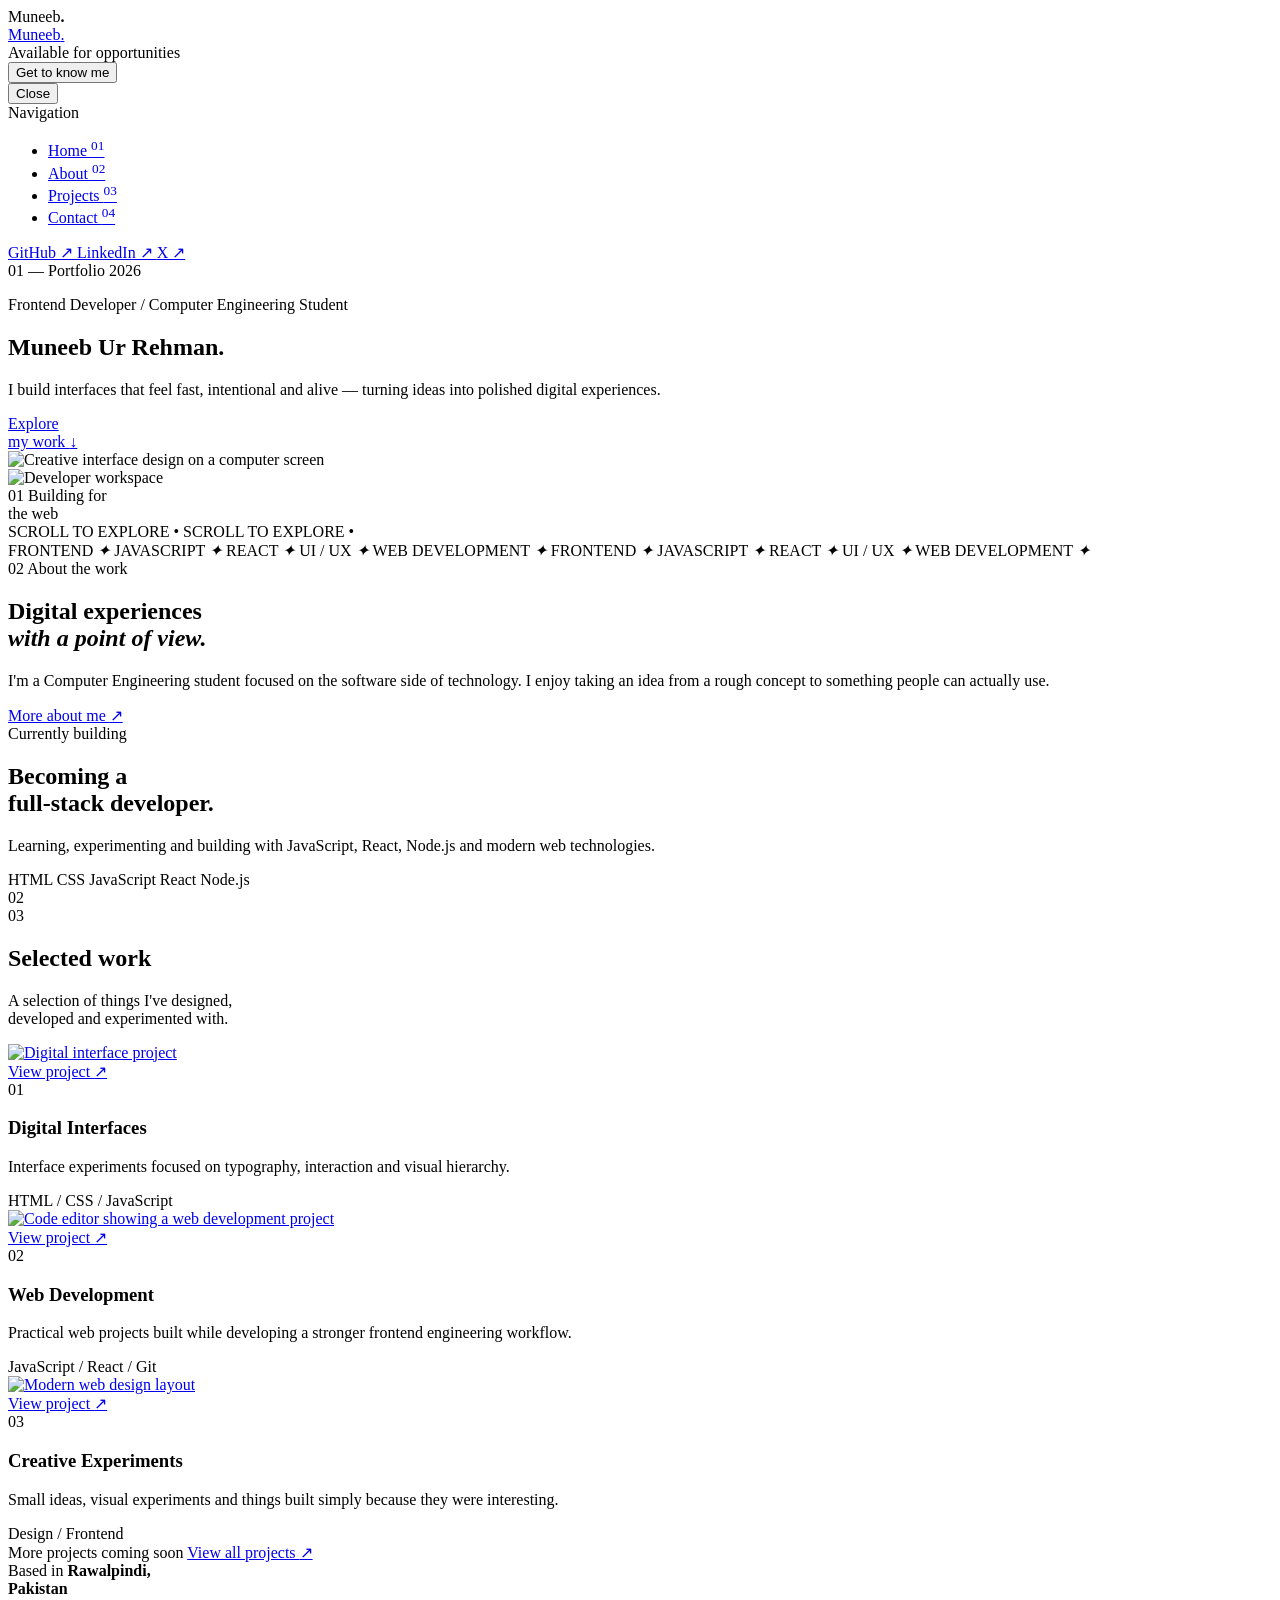
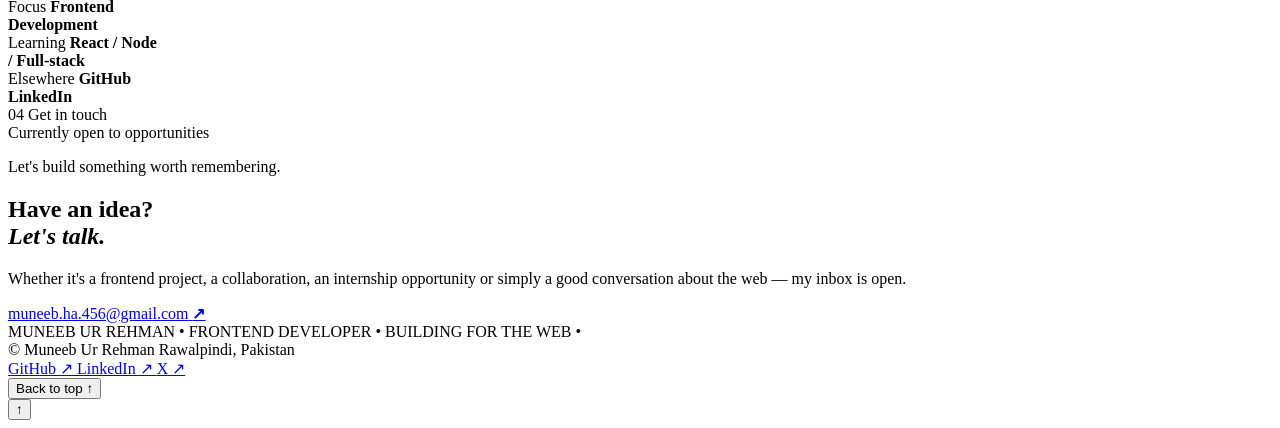
==== index.html @ e68f86da "Add files via upload" ====
<!DOCTYPE html>
<html lang="en">
<head>
<meta charset="UTF-8">
<meta name="viewport" content="width=device-width, initial-scale=1.0">

<title>Muneeb Ur Rehman — Frontend Developer</title>

<meta name="description" content="Muneeb Ur Rehman is a frontend developer from Rawalpindi, Pakistan, building fast, modern and thoughtful digital experiences.">
<meta name="theme-color" content="#efeee8">

<meta property="og:title" content="Muneeb Ur Rehman — Frontend Developer">
<meta property="og:description" content="Frontend developer building modern digital experiences.">
<meta property="og:type" content="website">

<link rel="icon" href="assets/Screenshot_2026-09-08_000847-removebg-preview (1).png" type="image/png">

<link rel="preconnect" href="https://fonts.googleapis.com">
<link rel="preconnect" href="https://fonts.gstatic.com" crossorigin>
<link href="https://fonts.googleapis.com/css2?family=Archivo:wght@400;500;600;700;800&display=swap" rel="stylesheet">

<link rel="stylesheet" href="css/style.css">
</head>

<body>

<!-- =====================================================
     CINEMATIC INTRO
====================================================== -->

<div class="site-intro" id="siteIntro" aria-hidden="true">

  <div class="site-intro-logo">
    <span>Muneeb</span><b>.</b>
  </div>

  <div class="site-intro-line"></div>

</div>


<!-- =====================================================
     HEADER
====================================================== -->

<header class="masthead">

  <div class="masthead-row container-wide">

    <a href="index.html" class="masthead-id">
      Muneeb<span>.</span>
    </a>

    <div class="masthead-center">
      <span class="status-dot"></span>
      Available for opportunities
    </div>

    <button class="menu-toggle" aria-expanded="false" aria-controls="siteMenu">
      Get to know me
    </button>

  </div>

</header>

<!-- =====================================================
     FULL SCREEN MENU
====================================================== -->

<nav
  id="siteMenu"
  class="site-menu"
  aria-hidden="true"
>

  <button
    class="menu-close"
    aria-label="Close menu"
  >
    Close
  </button>

  <div class="container-wide">

    <div class="menu-label">
      Navigation
    </div>

    <ul class="site-menu-list">

      <li data-current>
        <a href="index.html">
          Home <sup>01</sup>
        </a>
      </li>

      <li>
        <a href="about.html">
          About <sup>02</sup>
        </a>
      </li>

      <li>
        <a href="projects.html">
          Projects <sup>03</sup>
        </a>
      </li>

      <li>
        <a href="#contact-heading">
          Contact <sup>04</sup>
        </a>
      </li>

    </ul>

    <div class="site-menu-social">

      <a
        href="#"
        target="_blank"
        rel="noopener"
      >
        GitHub ↗
      </a>

      <a
        href="#"
        target="_blank"
        rel="noopener"
      >
        LinkedIn ↗
      </a>

      <a
        href="#"
        target="_blank"
        rel="noopener"
      >
        X ↗
      </a>

    </div>

  </div>

</nav>


<main>

  <!-- =====================================================
       HERO
  ====================================================== -->

  <section class="hero-new container-wide">

    <div class="hero-topline reveal">

      <span>
        01 — Portfolio
      </span>

      <span>
        2026
      </span>

    </div>


    <div class="hero-grid">


      <!-- HERO TEXT -->

      <div class="hero-copy">

        <p class="eyebrow reveal">
          Frontend Developer / Computer Engineering Student
        </p>

        <h1 class="hero-title">

          <span class="hero-line reveal">
            Muneeb
          </span>

          <span class="hero-line hero-line-indent reveal">
            Ur Rehman<span class="hero-dot">.</span>
          </span>

        </h1>


        <div class="hero-bottom reveal">

          <p class="hero-description">
            I build interfaces that feel fast, intentional and alive —
            turning ideas into polished digital experiences.
          </p>

          <a
            href="#work"
            class="circle-link"
          >

            <span>
              Explore<br>
              my work
            </span>

            <span class="circle-arrow">
              ↓
            </span>

          </a>

        </div>

      </div>


      <!-- =================================================
           HERO VISUAL
      ================================================== -->

      <div class="hero-visual reveal">


        <!-- MAIN IMAGE -->

        <div class="hero-image-main">

          <img
            src="https://images.unsplash.com/photo-1558655146-d09347e92766?auto=format&fit=crop&w=1200&q=85"
            alt="Creative interface design on a computer screen"
          >

        </div>


        <!-- SMALL IMAGE -->

        <div class="hero-image-small">

          <img
            src="https://images.unsplash.com/photo-1498050108023-c5249f4df085?auto=format&fit=crop&w=700&q=85"
            alt="Developer workspace"
          >

        </div>


        <!-- FLOATING CARD -->

        <div class="hero-floating-card">

          <span class="card-number">
            01
          </span>

          <span>
            Building for<br>
            the web
          </span>

        </div>


        <!-- ORBIT -->

        <div class="hero-orbit">

          <span>
            SCROLL TO EXPLORE •
            SCROLL TO EXPLORE •
          </span>

        </div>

      </div>

    </div>

  </section>


  <!-- =====================================================
       MOVING MARQUEE
  ====================================================== -->

  <section
    class="marquee-section"
    aria-label="Skills"
  >

    <div class="marquee">

      <div class="marquee-track">

        <span>FRONTEND</span>
        <i>✦</i>

        <span>JAVASCRIPT</span>
        <i>✦</i>

        <span>REACT</span>
        <i>✦</i>

        <span>UI / UX</span>
        <i>✦</i>

        <span>WEB DEVELOPMENT</span>
        <i>✦</i>


        <!-- DUPLICATE FOR SEAMLESS LOOP -->

        <span>FRONTEND</span>
        <i>✦</i>

        <span>JAVASCRIPT</span>
        <i>✦</i>

        <span>REACT</span>
        <i>✦</i>

        <span>UI / UX</span>
        <i>✦</i>

        <span>WEB DEVELOPMENT</span>
        <i>✦</i>

      </div>

    </div>

  </section>


  <!-- =====================================================
       INTRO
  ====================================================== -->

  <section class="intro-new container-wide">

    <div class="section-index reveal">

      <span>
        02
      </span>

      <span>
        About the work
      </span>

    </div>


    <div class="intro-content">


      <h2 class="intro-heading reveal">

        Digital experiences<br>

        <em>
          with a point of view.
        </em>

      </h2>


      <div class="intro-side reveal">

        <p>
          I'm a Computer Engineering student focused on the software side
          of technology. I enjoy taking an idea from a rough concept to
          something people can actually use.
        </p>

        <a
          href="about.html"
          class="arrow-link"
        >
          More about me
          <span>↗</span>
        </a>

      </div>

    </div>

  </section>


  <!-- =====================================================
       CURRENTLY BUILDING
  ====================================================== -->

  <section class="currently container-wide">

    <div class="currently-inner">


      <div class="currently-label reveal">

        <span class="live-pulse"></span>

        Currently building

      </div>


      <div class="currently-content reveal">

        <h2>

          Becoming a<br>

          <span>
            full-stack developer.
          </span>

        </h2>


        <p>
          Learning, experimenting and building with JavaScript,
          React, Node.js and modern web technologies.
        </p>


        <div class="stack-mini">

          <span>HTML</span>
          <span>CSS</span>
          <span>JavaScript</span>
          <span>React</span>
          <span>Node.js</span>

        </div>

      </div>


      <div class="currently-number">
        02
      </div>

    </div>

  </section>


  <!-- =====================================================
       SELECTED WORK
  ====================================================== -->

  <section
    class="work-new container-wide"
    id="work"
  >


    <div class="section-head-new reveal">


      <div>

        <span class="section-number">
          03
        </span>

        <h2>
          Selected work
        </h2>

      </div>


      <p>

        A selection of things I've designed,<br>
        developed and experimented with.

      </p>

    </div>


    <div class="project-showcase">


      <!-- =================================================
           PROJECT 01
      ================================================== -->

      <article
        class="project-feature project-feature-large reveal"
      >

        <a
          href="projects.html"
          class="project-image"
        >

          <img
            src="https://images.unsplash.com/photo-1559028012-481c04fa702d?auto=format&fit=crop&w=1600&q=85"
            alt="Digital interface project"
          >

          <div class="project-overlay">

            <span>
              View project
            </span>

            <span>
              ↗
            </span>

          </div>

        </a>


        <div class="project-info">


          <div>

            <span class="project-number">
              01
            </span>

            <h3>
              Digital Interfaces
            </h3>

          </div>


          <div class="project-details">

            <p>
              Interface experiments focused on typography,
              interaction and visual hierarchy.
            </p>

            <span>
              HTML / CSS / JavaScript
            </span>

          </div>

        </div>

      </article>


      <!-- =================================================
           PROJECT 02
      ================================================== -->

      <article
        class="project-feature project-feature-offset reveal"
      >

        <a
          href="projects.html"
          class="project-image"
        >

          <img
            src="https://images.unsplash.com/photo-1555066931-4365d14bab8c?auto=format&fit=crop&w=1400&q=85"
            alt="Code editor showing a web development project"
          >

          <div class="project-overlay">

            <span>
              View project
            </span>

            <span>
              ↗
            </span>

          </div>

        </a>


        <div class="project-info">


          <div>

            <span class="project-number">
              02
            </span>

            <h3>
              Web Development
            </h3>

          </div>


          <div class="project-details">

            <p>
              Practical web projects built while developing
              a stronger frontend engineering workflow.
            </p>

            <span>
              JavaScript / React / Git
            </span>

          </div>

        </div>

      </article>


      <!-- =================================================
           PROJECT 03
      ================================================== -->

      <article
        class="project-feature project-feature-small reveal"
      >

        <a
          href="projects.html"
          class="project-image"
        >

          <img
            src="https://images.unsplash.com/photo-1558655146-9f40138edfeb?auto=format&fit=crop&w=1200&q=85"
            alt="Modern web design layout"
          >

          <div class="project-overlay">

            <span>
              View project
            </span>

            <span>
              ↗
            </span>

          </div>

        </a>


        <div class="project-info">


          <div>

            <span class="project-number">
              03
            </span>

            <h3>
              Creative Experiments
            </h3>

          </div>


          <div class="project-details">

            <p>
              Small ideas, visual experiments and things
              built simply because they were interesting.
            </p>

            <span>
              Design / Frontend
            </span>

          </div>

        </div>

      </article>

    </div>


    <!-- WORK FOOTER -->

    <div class="work-footer reveal">

      <span>
        More projects coming soon
      </span>

      <a
        href="projects.html"
        class="big-arrow-link"
      >

        View all projects

        <span>
          ↗
        </span>

      </a>

    </div>

  </section>


  <!-- =====================================================
       QUICK PROFILE
  ====================================================== -->

  <section class="profile-strip container-wide">


    <div class="profile-item reveal">

      <span>
        Based in
      </span>

      <strong>
        Rawalpindi,<br>
        Pakistan
      </strong>

    </div>


    <div class="profile-item reveal">

      <span>
        Focus
      </span>

      <strong>
        Frontend<br>
        Development
      </strong>

    </div>


    <div class="profile-item reveal">

      <span>
        Learning
      </span>

      <strong>
        React / Node<br>
        / Full-stack
      </strong>

    </div>


    <div class="profile-item reveal">

      <span>
        Elsewhere
      </span>

      <strong>
        GitHub<br>
        LinkedIn
      </strong>

    </div>

  </section>

</main>

<!-- =====================================================
     FOOTER / CONTACT
====================================================== -->

<footer class="site-footer-new">

  <div class="container-wide">

    <div class="footer-intro">

      <div class="footer-index">
        <span>04</span>
        <span>Get in touch</span>
      </div>

      <div class="footer-status">
        <span class="status-dot"></span>
        Currently open to opportunities
      </div>

    </div>


    <div class="footer-main">

      <div class="footer-copy">

        <p class="footer-kicker">
          Let's build something worth remembering.
        </p>

        <h2
          class="footer-heading"
          id="contact-heading"
        >
          Have an idea?<br>
          <em>Let's talk.</em>
        </h2>

      </div>


      <div class="footer-side">

        <p>
          Whether it's a frontend project, a collaboration,
          an internship opportunity or simply a good conversation
          about the web — my inbox is open.
        </p>

        <a
          class="footer-email-new"
          href="mailto:muneeb.ha.456@gmail.com"
        >
          <span>muneeb.ha.456@gmail.com</span>
          <strong>↗</strong>
        </a>

      </div>

    </div>


    <div class="footer-orbit" aria-hidden="true">
      <span>
        MUNEEB UR REHMAN • FRONTEND DEVELOPER • BUILDING FOR THE WEB •
      </span>
    </div>


    <div class="footer-bottom-new">

      <span>
        © <span id="year"></span> Muneeb Ur Rehman
      </span>

      <span class="footer-location">
        Rawalpindi, Pakistan
      </span>

      <div class="footer-links">

        <a
          href="https://github.com/MuneebCode21"
          target="_blank"
          rel="noopener"
        >
          GitHub ↗
        </a>

        <a
          href="#"
          target="_blank"
          rel="noopener"
        >
          LinkedIn ↗
        </a>

        <a
          href="#"
          target="_blank"
          rel="noopener"
        >
          X ↗
        </a>

      </div>

      <button
        class="footer-top-link"
        id="footerTop"
        type="button"
      >
        Back to top ↑
      </button>

    </div>

  </div>

</footer>

<!-- =====================================================
     BACK TO TOP
====================================================== -->

<button
  id="backToTop"
  class="back-to-top-new"
>
  ↑
</button>


<script src="js/script.js" defer></script>

</body>
</html>
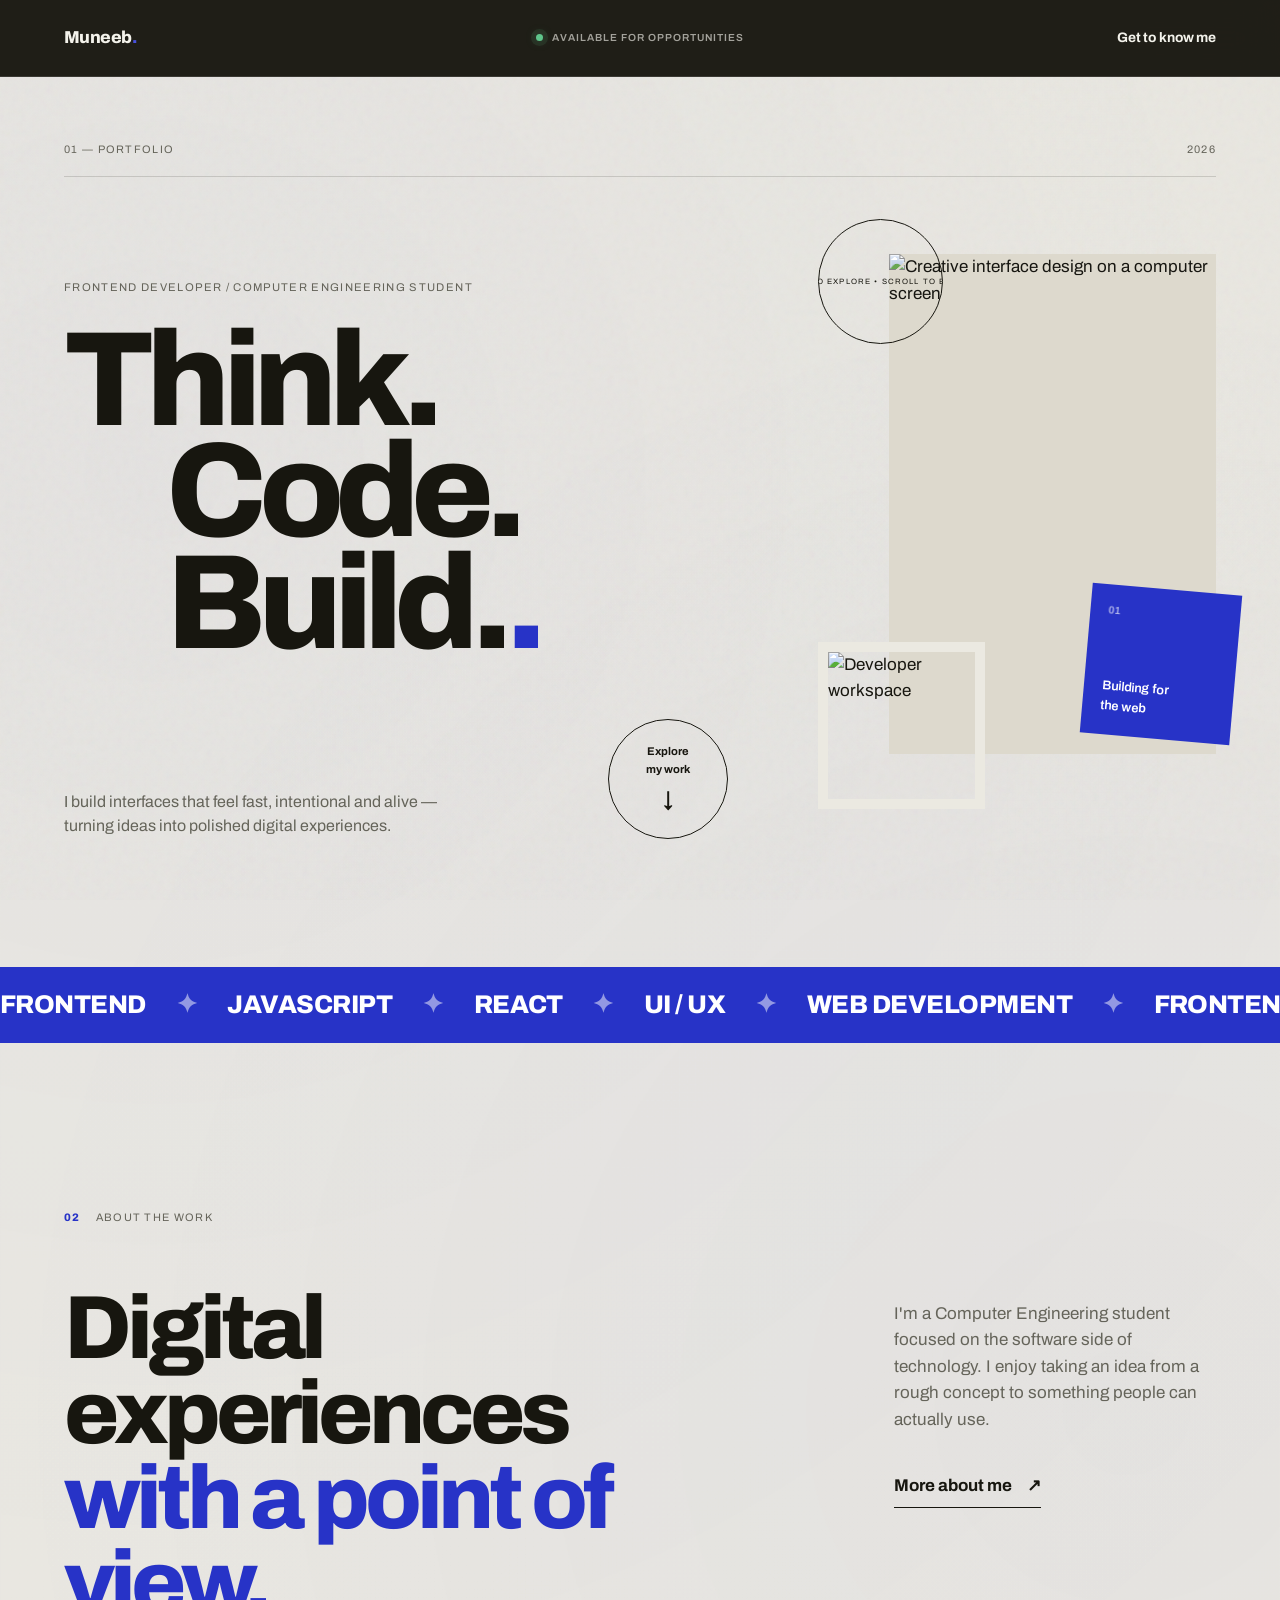
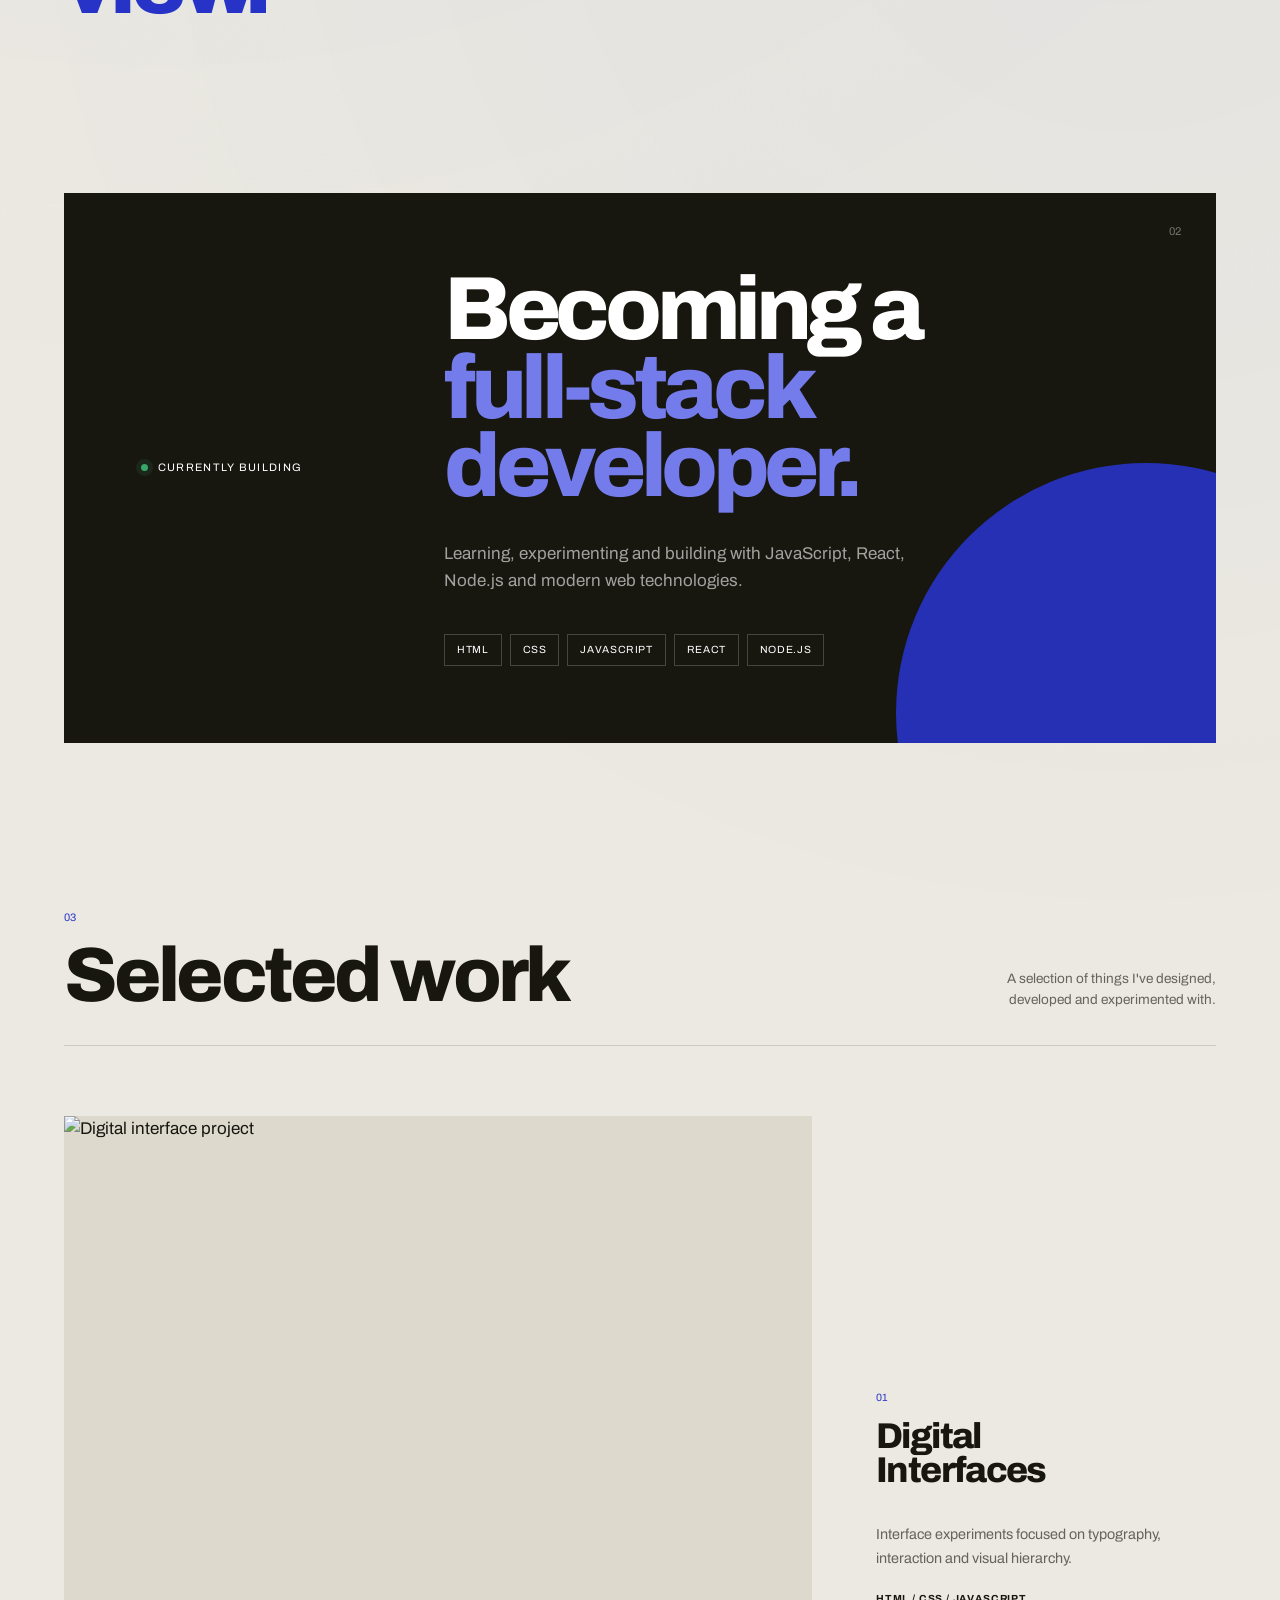
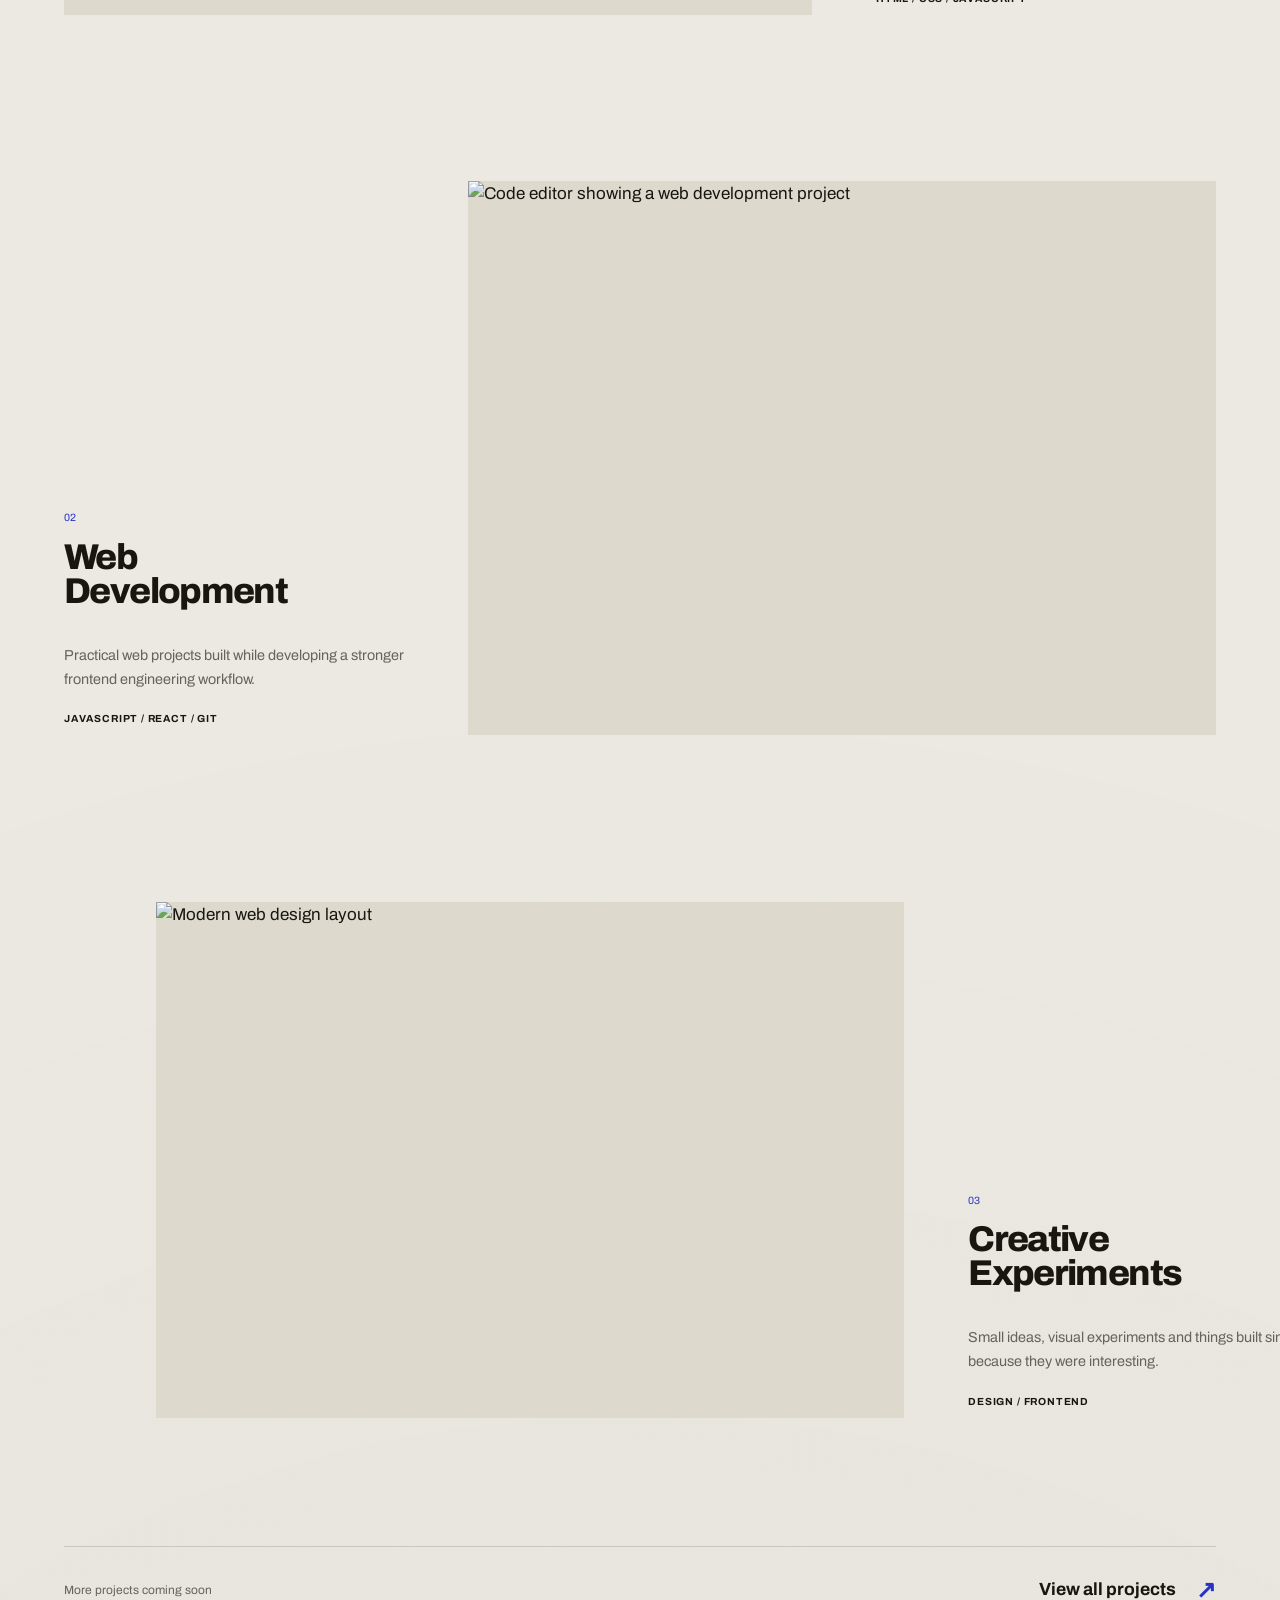
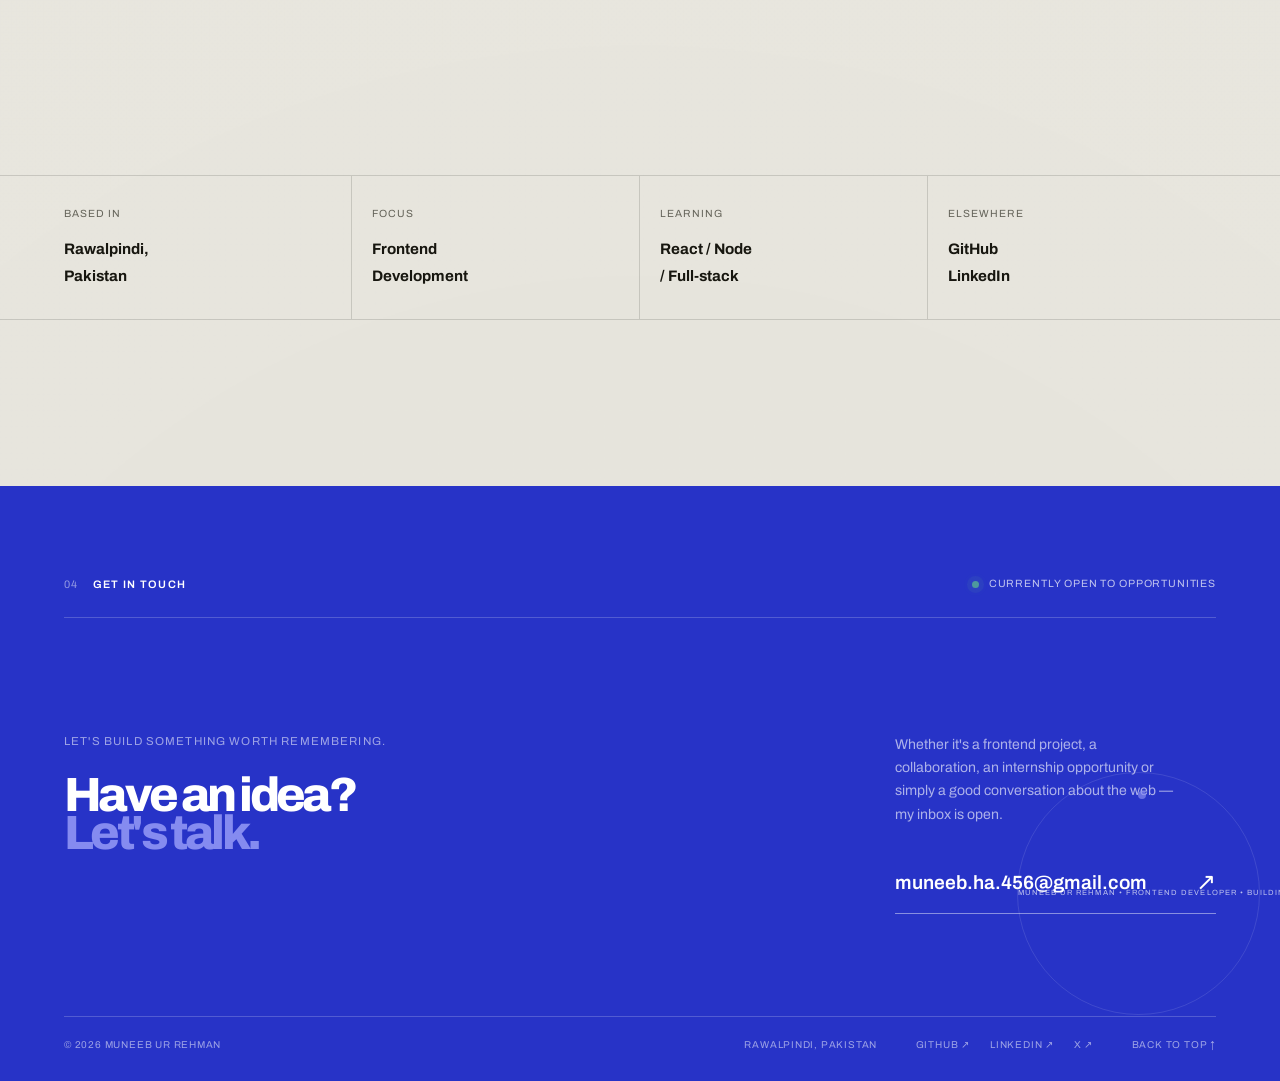
==== commit b754c7eb: "Update portfolio homepage" ====
--- a/index.html
+++ b/index.html
@@ -183,11 +183,11 @@
         <h1 class="hero-title">
 
           <span class="hero-line reveal">
-            Muneeb
+            Think.
           </span>
 
           <span class="hero-line hero-line-indent reveal">
-            Ur Rehman<span class="hero-dot">.</span>
+            Code. Build.<span class="hero-dot">.</span>
           </span>
 
         </h1>
--- a/css/style.css
+++ b/css/style.css
@@ -0,0 +1,3854 @@
+/* =========================================================
+   MUNEEB UR REHMAN — PORTFOLIO
+   Complete stylesheet
+   - Premium warm textured background
+   - Cinematic homepage
+   - Premium dark header
+   - Full-screen navigation
+   - Editorial project showcase
+   - Polished contact footer
+   - About / Projects page support
+   - Responsive layouts
+   - Reduced-motion accessibility
+========================================================= */
+
+:root {
+  --paper: #ebe9e1;
+  --paper-raised: #ddd9cd;
+
+  --ink: #17160f;
+  --ink-muted: #65645a;
+
+  --line: rgba(23, 22, 15, 0.15);
+
+  --accent: #2733c7;
+  --accent-light: #4852e0;
+  --accent-ink: #f5f4ed;
+
+  --font: 'Archivo', sans-serif;
+
+  --max-wide: 1400px;
+  --max-text: 700px;
+
+  --pad: clamp(20px, 5vw, 72px);
+}
+
+
+/* =========================================================
+   RESET
+========================================================= */
+
+*,
+*::before,
+*::after {
+  box-sizing: border-box;
+}
+
+html {
+  scroll-behavior: smooth;
+}
+
+html,
+body,
+h1,
+h2,
+h3,
+p,
+ul,
+li {
+  margin: 0;
+  padding: 0;
+}
+
+body {
+  position: relative;
+
+  background:
+    radial-gradient(
+      circle at 12% 8%,
+      rgba(72, 82, 224, 0.045),
+      transparent 28%
+    ),
+    radial-gradient(
+      circle at 88% 24%,
+      rgba(39, 51, 199, 0.035),
+      transparent 25%
+    ),
+    radial-gradient(
+      circle at 50% 100%,
+      rgba(23, 22, 15, 0.035),
+      transparent 35%
+    ),
+    #ebe9e1;
+
+  color: var(--ink);
+
+  font-family: var(--font);
+  font-size: 17px;
+  line-height: 1.55;
+
+  -webkit-font-smoothing: antialiased;
+
+  overflow-x: hidden;
+}
+
+body::before {
+  content: "";
+
+  position: fixed;
+
+  inset: 0;
+
+  z-index: -1;
+
+  pointer-events: none;
+
+  opacity: 0.25;
+
+  background-image:
+    url("data:image/svg+xml,%3Csvg viewBox='0 0 180 180' xmlns='http://www.w3.org/2000/svg'%3E%3Cfilter id='grain'%3E%3CfeTurbulence type='fractalNoise' baseFrequency='0.72' numOctaves='4' stitchTiles='stitch'/%3E%3C/filter%3E%3Crect width='100%25' height='100%25' filter='url(%23grain)' opacity='0.16'/%3E%3C/svg%3E");
+
+  mix-blend-mode: multiply;
+}
+
+body.menu-open {
+  overflow: hidden;
+}
+
+body.site-loading {
+  overflow: hidden;
+}
+
+img {
+  display: block;
+  max-width: 100%;
+}
+
+a {
+  color: inherit;
+  text-decoration: none;
+}
+
+ul {
+  list-style: none;
+}
+
+button {
+  font: inherit;
+
+  background: none;
+  border: none;
+
+  color: inherit;
+
+  cursor: pointer;
+}
+
+::selection {
+  background: var(--accent);
+  color: white;
+}
+
+
+/* =========================================================
+   TYPOGRAPHY
+========================================================= */
+
+h1,
+h2,
+h3 {
+  font-weight: 800;
+
+  line-height: 1.05;
+  letter-spacing: -0.025em;
+}
+
+h2 {
+  font-size: clamp(2rem, 4vw, 4rem);
+}
+
+h3 {
+  font-size: 1.25rem;
+}
+
+p {
+  color: var(--ink-muted);
+}
+
+
+/* =========================================================
+   SHARED LAYOUT
+========================================================= */
+
+.container-wide {
+  width: 100%;
+
+  max-width: var(--max-wide);
+
+  margin-inline: auto;
+
+  padding-inline: var(--pad);
+}
+
+.text-measure {
+  max-width: var(--max-text);
+}
+
+
+/* =========================================================
+   LINKS / BUTTONS
+========================================================= */
+
+.btn {
+  display: inline-block;
+
+  padding: 14px 28px;
+
+  background:
+    var(--accent);
+
+  color:
+    var(--accent-ink);
+
+  border:
+    1px solid var(--accent);
+
+  font-weight: 700;
+
+  transition:
+    opacity 0.25s ease,
+    transform 0.25s ease;
+}
+
+.btn:hover {
+  opacity: 0.85;
+
+  transform:
+    translateY(-2px);
+}
+
+.text-link {
+  color: inherit;
+
+  font-weight: 600;
+
+  background-image:
+    linear-gradient(
+      currentColor,
+      currentColor
+    );
+
+  background-size:
+    0% 1px;
+
+  background-position:
+    0 100%;
+
+  background-repeat:
+    no-repeat;
+
+  padding-bottom: 2px;
+
+  transition:
+    background-size 0.3s ease;
+}
+
+.text-link:hover,
+.text-link:focus-visible {
+  background-size:
+    100% 1px;
+}
+
+a:focus-visible,
+button:focus-visible {
+  outline:
+    2px solid var(--accent);
+
+  outline-offset:
+    3px;
+}
+
+
+/* =========================================================
+   HEADER — DARK / PREMIUM
+========================================================= */
+
+.masthead {
+  position: sticky;
+
+  top: 0;
+
+  z-index: 100;
+
+  background:
+    rgba(23, 22, 15, 0.96);
+
+  color:
+    var(--paper);
+
+  border-bottom:
+    1px solid
+      rgba(255, 255, 255, 0.12);
+
+  backdrop-filter:
+    blur(18px);
+
+  -webkit-backdrop-filter:
+    blur(18px);
+
+  box-shadow:
+    0 1px 0
+      rgba(255, 255, 255, 0.03);
+}
+
+.masthead-row {
+  min-height: 76px;
+
+  display: grid;
+
+  grid-template-columns:
+    1fr
+    auto
+    1fr;
+
+  align-items: center;
+}
+
+.masthead-id {
+  display: inline-flex;
+
+  align-items: baseline;
+
+  width: fit-content;
+
+  color:
+    #f3f2eb;
+
+  font-size: 1.08rem;
+
+  font-weight: 800;
+
+  letter-spacing:
+    -0.03em;
+
+  transition:
+    opacity 0.25s ease,
+    transform 0.25s ease;
+}
+
+.masthead-id:hover {
+  opacity: 0.8;
+
+  transform:
+    translateX(2px);
+}
+
+.masthead-id span {
+  color:
+    var(--accent-light);
+}
+
+.masthead-center {
+  display: flex;
+
+  align-items: center;
+
+  gap: 9px;
+
+  color:
+    rgba(243, 242, 235, 0.62);
+
+  font-size: 0.64rem;
+
+  font-weight: 600;
+
+  text-transform: uppercase;
+
+  letter-spacing:
+    0.1em;
+}
+
+.status-dot {
+  width: 7px;
+  height: 7px;
+
+  display: inline-block;
+
+  border-radius: 50%;
+
+  background:
+    #5fc58b;
+
+  box-shadow:
+    0 0 0 5px
+      rgba(95, 197, 139, 0.10),
+
+    0 0 12px
+      rgba(95, 197, 139, 0.28);
+}
+
+.menu-toggle {
+  justify-self: end;
+
+  position: relative;
+
+  padding:
+    7px 0;
+
+  color:
+    #f3f2eb;
+
+  font-size:
+    0.86rem;
+
+  font-weight:
+    700;
+
+  letter-spacing:
+    -0.01em;
+
+  transition:
+    color 0.25s ease,
+    transform 0.25s ease;
+}
+
+.menu-toggle::after {
+  content: "";
+
+  position: absolute;
+
+  left: 0;
+  right: 0;
+  bottom: 2px;
+
+  height: 1px;
+
+  background:
+    var(--accent-light);
+
+  transform:
+    scaleX(0);
+
+  transform-origin:
+    right;
+
+  transition:
+    transform 0.3s
+      cubic-bezier(.2, .8, .2, 1);
+}
+
+.menu-toggle:hover {
+  color:
+    #ffffff;
+
+  transform:
+    translateX(-2px);
+}
+
+.menu-toggle:hover::after {
+  transform:
+    scaleX(1);
+
+  transform-origin:
+    left;
+}
+
+
+/* =========================================================
+   FULL-SCREEN MENU
+========================================================= */
+
+.site-menu {
+  position: fixed;
+
+  inset: 0;
+
+  z-index: 200;
+
+  background:
+    var(--accent);
+
+  color:
+    white;
+
+  display: flex;
+
+  align-items: center;
+
+  transform:
+    translateY(-100%);
+
+  visibility:
+    hidden;
+
+  transition:
+    transform 0.65s
+      cubic-bezier(.65, 0, .35, 1),
+
+    visibility 0s linear 0.65s;
+}
+
+.site-menu.is-open {
+  transform:
+    translateY(0);
+
+  visibility:
+    visible;
+
+  transition:
+    transform 0.65s
+      cubic-bezier(.65, 0, .35, 1);
+}
+
+.menu-close {
+  position: absolute;
+
+  top: 25px;
+  right: var(--pad);
+
+  color:
+    white;
+
+  font-weight:
+    700;
+}
+
+.menu-label {
+  margin-bottom:
+    30px;
+
+  font-size:
+    0.68rem;
+
+  text-transform:
+    uppercase;
+
+  letter-spacing:
+    0.15em;
+
+  opacity:
+    0.65;
+}
+
+.site-menu-list {
+  overflow:
+    hidden;
+}
+
+.site-menu-list li {
+  overflow:
+    hidden;
+}
+
+.site-menu-list a {
+  display:
+    inline-flex;
+
+  align-items:
+    baseline;
+
+  gap:
+    14px;
+
+  font-size:
+    clamp(3rem, 8vw, 7rem);
+
+  font-weight:
+    800;
+
+  line-height:
+    1.05;
+
+  transition:
+    transform 0.3s ease;
+}
+
+.site-menu-list a:hover {
+  transform:
+    translateX(18px);
+}
+
+.site-menu-list sup {
+  font-size:
+    0.8rem;
+
+  font-weight:
+    500;
+
+  opacity:
+    0.5;
+}
+
+.site-menu-list li[data-current] a {
+  text-decoration:
+    underline;
+
+  text-decoration-thickness:
+    2px;
+
+  text-underline-offset:
+    8px;
+}
+
+.site-menu-social {
+  display:
+    flex;
+
+  gap:
+    28px;
+
+  margin-top:
+    50px;
+}
+
+.site-menu-social a {
+  font-weight:
+    600;
+}
+
+
+/* =========================================================
+   MENU ANIMATION
+========================================================= */
+
+.site-menu.is-open
+.site-menu-list li {
+  animation:
+    menuItemIn
+    0.65s
+    cubic-bezier(.2, .8, .2, 1)
+    both;
+
+  animation-delay:
+    calc(
+      var(--menu-index) * 0.07s + 0.15s
+    );
+}
+
+@keyframes menuItemIn {
+
+  from {
+    opacity:
+      0;
+
+    transform:
+      translateY(30px);
+  }
+
+  to {
+    opacity:
+      1;
+
+    transform:
+      translateY(0);
+  }
+
+}
+
+
+/* =========================================================
+   HOMEPAGE — HERO
+========================================================= */
+
+.hero-new {
+  padding-top:
+    clamp(35px, 5vw, 65px);
+
+  padding-bottom:
+    clamp(80px, 10vw, 150px);
+}
+
+.hero-topline {
+  display:
+    flex;
+
+  justify-content:
+    space-between;
+
+  padding-bottom:
+    18px;
+
+  border-bottom:
+    1px solid var(--line);
+
+  font-size:
+    0.68rem;
+
+  text-transform:
+    uppercase;
+
+  letter-spacing:
+    0.12em;
+
+  color:
+    var(--ink-muted);
+}
+
+.hero-grid {
+  display:
+    grid;
+
+  grid-template-columns:
+    minmax(0, 1.25fr)
+    minmax(330px, 0.75fr);
+
+  gap:
+    clamp(35px, 7vw, 100px);
+
+  align-items:
+    end;
+}
+
+.hero-copy {
+  padding-top:
+    clamp(60px, 8vw, 120px);
+}
+
+.eyebrow {
+  margin-bottom:
+    28px;
+
+  font-size:
+    0.7rem;
+
+  text-transform:
+    uppercase;
+
+  letter-spacing:
+    0.12em;
+
+  color:
+    var(--ink-muted);
+}
+
+.hero-title {
+  font-size:
+    clamp(4.2rem, 10.5vw, 10.5rem);
+
+  font-weight:
+    800;
+
+  line-height:
+    0.83;
+
+  letter-spacing:
+    -0.065em;
+}
+
+.hero-line {
+  display:
+    block;
+}
+
+.hero-line-indent {
+  margin-left:
+    clamp(20px, 8vw, 120px);
+}
+
+.hero-dot {
+  color:
+    var(--accent);
+}
+
+.hero-bottom {
+  margin-top:
+    60px;
+
+  display:
+    flex;
+
+  align-items:
+    flex-end;
+
+  justify-content:
+    space-between;
+
+  gap:
+    40px;
+}
+
+.hero-description {
+  max-width:
+    390px;
+
+  font-size:
+    1rem;
+
+  color:
+    var(--ink-muted);
+}
+
+
+/* =========================================================
+   HERO CTA
+========================================================= */
+
+.circle-link {
+  width:
+    120px;
+
+  height:
+    120px;
+
+  flex:
+    0 0 auto;
+
+  border:
+    1px solid var(--ink);
+
+  border-radius:
+    50%;
+
+  display:
+    flex;
+
+  flex-direction:
+    column;
+
+  justify-content:
+    center;
+
+  align-items:
+    center;
+
+  font-size:
+    0.7rem;
+
+  font-weight:
+    700;
+
+  text-align:
+    center;
+
+  transition:
+    background 0.3s ease,
+    color 0.3s ease,
+    border-color 0.3s ease,
+    transform 0.3s ease;
+}
+
+.circle-arrow {
+  margin-top:
+    5px;
+
+  font-size:
+    1.3rem;
+}
+
+.circle-link:hover {
+  background:
+    var(--accent);
+
+  color:
+    white;
+
+  border-color:
+    var(--accent);
+
+  transform:
+    rotate(8deg);
+}
+
+
+/* =========================================================
+   HERO VISUAL
+========================================================= */
+
+.hero-visual {
+  position:
+    relative;
+
+  min-height:
+    620px;
+}
+
+.hero-image-main {
+  position:
+    absolute;
+
+  top:
+    35px;
+
+  right:
+    0;
+
+  width:
+    82%;
+
+  height:
+    500px;
+
+  overflow:
+    hidden;
+
+  background:
+    var(--paper-raised);
+}
+
+.hero-image-main img {
+  width:
+    100%;
+
+  height:
+    100%;
+
+  object-fit:
+    cover;
+
+  filter:
+    saturate(0.72);
+
+  transition:
+    transform 1s
+      cubic-bezier(.2, .8, .2, 1),
+
+    filter 0.5s ease;
+}
+
+.hero-visual:hover
+.hero-image-main img {
+  filter:
+    saturate(1);
+}
+
+.hero-image-small {
+  position:
+    absolute;
+
+  left:
+    0;
+
+  bottom:
+    30px;
+
+  width:
+    42%;
+
+  aspect-ratio:
+    1 / 1;
+
+  border:
+    10px solid var(--paper);
+
+  overflow:
+    hidden;
+
+  z-index:
+    3;
+
+  transition:
+    transform 0.25s ease-out;
+}
+
+.hero-image-small img {
+  width:
+    100%;
+
+  height:
+    100%;
+
+  object-fit:
+    cover;
+
+  transition:
+    transform 0.8s ease;
+}
+
+.hero-image-small:hover img {
+  transform:
+    scale(1.1);
+}
+
+.hero-floating-card {
+  position:
+    absolute;
+
+  right:
+    -20px;
+
+  bottom:
+    100px;
+
+  width:
+    150px;
+
+  height:
+    150px;
+
+  padding:
+    18px;
+
+  background:
+    var(--accent);
+
+  color:
+    white;
+
+  display:
+    flex;
+
+  flex-direction:
+    column;
+
+  justify-content:
+    space-between;
+
+  font-size:
+    0.8rem;
+
+  font-weight:
+    600;
+
+  z-index:
+    4;
+
+  transform:
+    rotate(5deg);
+
+  transition:
+    transform 0.25s ease-out;
+}
+
+.card-number {
+  font-size:
+    0.65rem;
+
+  opacity:
+    0.65;
+}
+
+.hero-orbit {
+  position:
+    absolute;
+
+  top:
+    0;
+
+  left:
+    0;
+
+  width:
+    125px;
+
+  height:
+    125px;
+
+  border:
+    1px solid var(--ink);
+
+  border-radius:
+    50%;
+
+  display:
+    flex;
+
+  justify-content:
+    center;
+
+  align-items:
+    center;
+
+  overflow:
+    hidden;
+
+  font-size:
+    0.48rem;
+
+  text-align:
+    center;
+
+  letter-spacing:
+    0.15em;
+
+  animation:
+    spin 15s linear infinite;
+}
+
+.hero-orbit span {
+  white-space:
+    nowrap;
+}
+
+@keyframes spin {
+
+  to {
+    transform:
+      rotate(360deg);
+  }
+
+}
+
+
+/* =========================================================
+   MARQUEE
+========================================================= */
+
+.marquee-section {
+  background:
+    var(--accent);
+
+  color:
+    white;
+
+  overflow:
+    hidden;
+
+  border-block:
+    1px solid var(--accent);
+}
+
+.marquee {
+  padding-block:
+    17px;
+}
+
+.marquee-track {
+  display:
+    flex;
+
+  align-items:
+    center;
+
+  gap:
+    30px;
+
+  width:
+    max-content;
+
+  font-size:
+    clamp(1.1rem, 2vw, 1.7rem);
+
+  font-weight:
+    800;
+
+  letter-spacing:
+    -0.02em;
+
+  animation:
+    marquee
+    25s
+    linear
+    infinite;
+}
+
+.marquee-track i {
+  font-style:
+    normal;
+
+  opacity:
+    0.5;
+}
+
+@keyframes marquee {
+
+  from {
+    transform:
+      translateX(0);
+  }
+
+  to {
+    transform:
+      translateX(-50%);
+  }
+
+}
+
+
+/* =========================================================
+   HOMEPAGE — INTRO
+========================================================= */
+
+.intro-new {
+  padding-top:
+    clamp(100px, 13vw, 190px);
+
+  padding-bottom:
+    clamp(100px, 13vw, 180px);
+}
+
+.section-index {
+  display:
+    flex;
+
+  align-items:
+    center;
+
+  gap:
+    15px;
+
+  margin-bottom:
+    60px;
+
+  font-size:
+    0.68rem;
+
+  text-transform:
+    uppercase;
+
+  letter-spacing:
+    0.12em;
+
+  color:
+    var(--ink-muted);
+}
+
+.section-index span:first-child {
+  color:
+    var(--accent);
+
+  font-weight:
+    800;
+}
+
+.intro-content {
+  display:
+    grid;
+
+  grid-template-columns:
+    1.4fr 0.6fr;
+
+  gap:
+    80px;
+}
+
+.intro-heading {
+  font-size:
+    clamp(3rem, 7vw, 7rem);
+
+  line-height:
+    0.95;
+
+  letter-spacing:
+    -0.055em;
+}
+
+.intro-heading em {
+  color:
+    var(--accent);
+
+  font-style:
+    normal;
+}
+
+.intro-side {
+  max-width:
+    350px;
+
+  padding-top:
+    15px;
+}
+
+.intro-side p {
+  margin-bottom:
+    40px;
+}
+
+.arrow-link {
+  display:
+    inline-flex;
+
+  gap:
+    15px;
+
+  align-items:
+    center;
+
+  border-bottom:
+    1px solid var(--ink);
+
+  padding-bottom:
+    8px;
+
+  font-weight:
+    700;
+
+  transition:
+    color 0.2s ease;
+}
+
+.arrow-link:hover {
+  color:
+    var(--accent);
+}
+
+
+/* =========================================================
+   HOMEPAGE — CURRENTLY BUILDING
+========================================================= */
+
+.currently {
+  margin-bottom:
+    clamp(100px, 13vw, 180px);
+}
+
+.currently-inner {
+  position:
+    relative;
+
+  min-height:
+    500px;
+
+  background:
+    var(--ink);
+
+  color:
+    white;
+
+  padding:
+    clamp(35px, 6vw, 80px);
+
+  display:
+    grid;
+
+  grid-template-columns:
+    0.35fr 1fr;
+
+  gap:
+    60px;
+
+  overflow:
+    hidden;
+}
+
+.currently-inner::after {
+  content:
+    "";
+
+  position:
+    absolute;
+
+  width:
+    500px;
+
+  height:
+    500px;
+
+  border-radius:
+    50%;
+
+  right:
+    -180px;
+
+  bottom:
+    -220px;
+
+  background:
+    var(--accent);
+
+  opacity:
+    0.9;
+}
+
+.currently-label {
+  position:
+    relative;
+
+  z-index:
+    2;
+
+  display:
+    flex;
+
+  align-items:
+    center;
+
+  gap:
+    10px;
+
+  font-size:
+    0.68rem;
+
+  text-transform:
+    uppercase;
+
+  letter-spacing:
+    0.12em;
+
+  opacity:
+    0.65;
+}
+
+.live-pulse {
+  width:
+    7px;
+
+  height:
+    7px;
+
+  border-radius:
+    50%;
+
+  background:
+    #39a66b;
+
+  display:
+    inline-block;
+
+  box-shadow:
+    0 0 0 5px
+      rgba(57, 166, 107, 0.12);
+}
+
+.currently-content {
+  position:
+    relative;
+
+  z-index:
+    2;
+}
+
+.currently-content h2 {
+  font-size:
+    clamp(3rem, 7vw, 7rem);
+
+  line-height:
+    0.88;
+
+  letter-spacing:
+    -0.06em;
+}
+
+.currently-content h2 span {
+  color:
+    #747bea;
+}
+
+.currently-content p {
+  max-width:
+    470px;
+
+  margin-top:
+    35px;
+
+  color:
+    rgba(255, 255, 255, 0.6);
+}
+
+.stack-mini {
+  display:
+    flex;
+
+  flex-wrap:
+    wrap;
+
+  gap:
+    8px;
+
+  margin-top:
+    40px;
+}
+
+.stack-mini span {
+  padding:
+    7px 12px;
+
+  border:
+    1px solid
+      rgba(255, 255, 255, 0.2);
+
+  font-size:
+    0.65rem;
+
+  text-transform:
+    uppercase;
+
+  letter-spacing:
+    0.06em;
+}
+
+.currently-number {
+  position:
+    absolute;
+
+  top:
+    30px;
+
+  right:
+    35px;
+
+  z-index:
+    5;
+
+  font-size:
+    0.7rem;
+
+  opacity:
+    0.4;
+}
+
+
+/* =========================================================
+   HOMEPAGE — WORK HEADER
+========================================================= */
+
+.work-new {
+  padding-bottom:
+    clamp(100px, 13vw, 180px);
+}
+
+.section-head-new {
+  display:
+    flex;
+
+  justify-content:
+    space-between;
+
+  align-items:
+    flex-end;
+
+  margin-bottom:
+    70px;
+
+  padding-bottom:
+    35px;
+
+  border-bottom:
+    1px solid var(--line);
+}
+
+.section-number {
+  display:
+    block;
+
+  margin-bottom:
+    15px;
+
+  font-size:
+    0.68rem;
+
+  color:
+    var(--accent);
+}
+
+.section-head-new h2 {
+  font-size:
+    clamp(3rem, 6vw, 6rem);
+
+  line-height:
+    0.9;
+
+  letter-spacing:
+    -0.05em;
+}
+
+.section-head-new p {
+  font-size:
+    0.85rem;
+
+  text-align:
+    right;
+}
+
+
+/* =========================================================
+   SELECTED WORK — EDITORIAL LAYOUT
+========================================================= */
+
+.project-showcase {
+  display:
+    flex;
+
+  flex-direction:
+    column;
+
+  gap:
+    clamp(120px, 13vw, 190px);
+}
+
+.project-feature {
+  display:
+    grid;
+
+  grid-template-columns:
+    minmax(0, 1.65fr)
+    minmax(260px, 0.75fr);
+
+  gap:
+    clamp(35px, 5vw, 80px);
+
+  align-items:
+    end;
+
+  width:
+    100%;
+}
+
+.project-feature-offset {
+  grid-template-columns:
+    minmax(260px, 0.75fr)
+    minmax(0, 1.65fr);
+
+  margin-left:
+    0;
+}
+
+.project-feature-small {
+  grid-template-columns:
+    minmax(0, 1.65fr)
+    minmax(260px, 0.75fr);
+
+  margin-left:
+    8%;
+}
+
+
+/* =========================================================
+   PROJECT IMAGE
+========================================================= */
+
+.project-image {
+  position:
+    relative;
+
+  display:
+    block;
+
+  width:
+    100%;
+
+  aspect-ratio:
+    1.5 / 1;
+
+  overflow:
+    hidden;
+
+  background:
+    var(--paper-raised);
+}
+
+.project-feature-offset
+.project-image {
+  aspect-ratio:
+    1.35 / 1;
+}
+
+.project-feature-small
+.project-image {
+  aspect-ratio:
+    1.45 / 1;
+}
+
+.project-image img {
+  width:
+    100%;
+
+  height:
+    100%;
+
+  object-fit:
+    cover;
+
+  filter:
+    saturate(0.72);
+
+  transition:
+    transform 0.9s
+      cubic-bezier(.2, .8, .2, 1),
+
+    filter 0.5s ease;
+}
+
+.project-image:hover img {
+  transform:
+    scale(1.06);
+
+  filter:
+    saturate(1);
+}
+
+
+/* =========================================================
+   PROJECT OVERLAY
+========================================================= */
+
+.project-overlay {
+  position:
+    absolute;
+
+  inset:
+    0;
+
+  padding:
+    25px;
+
+  background:
+    rgba(39, 51, 199, 0.9);
+
+  color:
+    white;
+
+  display:
+    flex;
+
+  align-items:
+    flex-end;
+
+  justify-content:
+    space-between;
+
+  opacity:
+    0;
+
+  transition:
+    opacity 0.4s ease;
+}
+
+.project-image:hover
+.project-overlay {
+  opacity:
+    1;
+}
+
+.project-overlay span:first-child {
+  font-weight:
+    700;
+}
+
+.project-overlay span:last-child {
+  font-size:
+    1.5rem;
+}
+
+
+/* =========================================================
+   PROJECT INFORMATION
+========================================================= */
+
+.project-info {
+  display:
+    flex;
+
+  flex-direction:
+    column;
+
+  justify-content:
+    flex-end;
+
+  align-self:
+    stretch;
+
+  padding:
+    0 0 8px;
+}
+
+.project-feature-offset
+.project-info {
+  order:
+    -1;
+}
+
+.project-number {
+  display:
+    block;
+
+  margin-bottom:
+    14px;
+
+  font-size:
+    0.66rem;
+
+  text-transform:
+    uppercase;
+
+  color:
+    var(--accent);
+}
+
+.project-info h3 {
+  max-width:
+    12ch;
+
+  font-size:
+    clamp(1.7rem, 2.8vw, 3rem);
+
+  line-height:
+    0.95;
+
+  letter-spacing:
+    -0.045em;
+}
+
+.project-details {
+  max-width:
+    360px;
+
+  margin-top:
+    35px;
+}
+
+.project-details p {
+  margin-bottom:
+    20px;
+
+  color:
+    var(--ink-muted);
+
+  font-size:
+    0.9rem;
+
+  line-height:
+    1.65;
+}
+
+.project-details span {
+  display:
+    block;
+
+  font-size:
+    0.64rem;
+
+  font-weight:
+    700;
+
+  text-transform:
+    uppercase;
+
+  letter-spacing:
+    0.08em;
+
+  color:
+    var(--ink);
+}
+
+
+/* =========================================================
+   PROJECT FOOTER
+========================================================= */
+
+.work-footer {
+  display:
+    flex;
+
+  align-items:
+    center;
+
+  justify-content:
+    space-between;
+
+  margin-top:
+    clamp(80px, 10vw, 130px);
+
+  padding-top:
+    25px;
+
+  border-top:
+    1px solid var(--line);
+
+  font-size:
+    0.75rem;
+
+  color:
+    var(--ink-muted);
+}
+
+.big-arrow-link {
+  display:
+    flex;
+
+  align-items:
+    center;
+
+  gap:
+    20px;
+
+  color:
+    var(--ink);
+
+  font-size:
+    1.1rem;
+
+  font-weight:
+    700;
+
+  transition:
+    color 0.2s ease;
+}
+
+.big-arrow-link span {
+  color:
+    var(--accent);
+
+  font-size:
+    1.5rem;
+
+  transition:
+    transform 0.25s ease;
+}
+
+.big-arrow-link:hover {
+  color:
+    var(--accent);
+}
+
+.big-arrow-link:hover span {
+  transform:
+    translate(4px, -4px);
+}
+
+
+/* =========================================================
+   PROFILE STRIP
+========================================================= */
+
+.profile-strip {
+  display:
+    grid;
+
+  grid-template-columns:
+    repeat(4, 1fr);
+
+  margin-bottom:
+    clamp(100px, 13vw, 180px);
+
+  border-top:
+    1px solid var(--line);
+
+  border-bottom:
+    1px solid var(--line);
+}
+
+.profile-item {
+  padding:
+    30px 20px;
+
+  border-right:
+    1px solid var(--line);
+}
+
+.profile-item:first-child {
+  padding-left:
+    0;
+}
+
+.profile-item:last-child {
+  border-right:
+    0;
+}
+
+.profile-item span {
+  display:
+    block;
+
+  margin-bottom:
+    14px;
+
+  font-size:
+    0.65rem;
+
+  text-transform:
+    uppercase;
+
+  letter-spacing:
+    0.1em;
+
+  color:
+    var(--ink-muted);
+}
+
+.profile-item strong {
+  font-size:
+    0.95rem;
+
+  line-height:
+    1.3;
+}
+
+
+/* =========================================================
+   HOMEPAGE — CONTACT FOOTER
+========================================================= */
+
+.site-footer-new {
+  position:
+    relative;
+
+  padding-top:
+    clamp(55px, 7vw, 95px);
+
+  padding-bottom:
+    28px;
+
+  background:
+    var(--accent);
+
+  color:
+    white;
+
+  overflow:
+    hidden;
+}
+
+
+/* =========================================================
+   FOOTER INTRO
+========================================================= */
+
+.footer-intro {
+  display:
+    flex;
+
+  align-items:
+    center;
+
+  justify-content:
+    space-between;
+
+  padding-bottom:
+    24px;
+
+  border-bottom:
+    1px solid
+      rgba(255, 255, 255, 0.2);
+}
+
+.footer-index {
+  display:
+    flex;
+
+  align-items:
+    center;
+
+  gap:
+    14px;
+
+  font-size:
+    0.68rem;
+
+  text-transform:
+    uppercase;
+
+  letter-spacing:
+    0.12em;
+}
+
+.footer-index span:first-child {
+  opacity:
+    0.5;
+}
+
+.footer-index span:last-child {
+  font-weight:
+    600;
+}
+
+.footer-status {
+  display:
+    flex;
+
+  align-items:
+    center;
+
+  gap:
+    10px;
+
+  font-size:
+    0.66rem;
+
+  text-transform:
+    uppercase;
+
+  letter-spacing:
+    0.08em;
+
+  opacity:
+    0.7;
+}
+
+
+/* =========================================================
+   FOOTER MAIN
+========================================================= */
+
+.footer-main {
+  display:
+    grid;
+
+  grid-template-columns:
+    minmax(0, 1.25fr)
+    minmax(280px, 0.55fr);
+
+  gap:
+    clamp(45px, 8vw, 130px);
+
+  padding-top:
+    clamp(70px, 9vw, 125px);
+
+  padding-bottom:
+    clamp(65px, 8vw, 105px);
+}
+
+.footer-kicker {
+  margin-bottom:
+    25px;
+
+  color:
+    rgba(255, 255, 255, 0.55);
+
+  font-size:
+    0.72rem;
+
+  text-transform:
+    uppercase;
+
+  letter-spacing:
+    0.1em;
+}
+
+.footer-heading {
+  margin:
+    0;
+
+  font-size:
+    clamp(4rem, 9.5vw, 10rem);
+
+  line-height:
+    0.8;
+
+  letter-spacing:
+    -0.075em;
+}
+
+.footer-heading em {
+  color:
+    #858bf0;
+
+  font-style:
+    normal;
+}
+
+
+/* =========================================================
+   FOOTER SIDE
+========================================================= */
+
+.footer-side {
+  align-self:
+    end;
+
+  max-width:
+    390px;
+}
+
+.footer-side p {
+  max-width:
+    36ch;
+
+  margin-bottom:
+    38px;
+
+  color:
+    rgba(255, 255, 255, 0.62);
+
+  font-size:
+    0.88rem;
+
+  line-height:
+    1.65;
+}
+
+.footer-email-new {
+  position:
+    relative;
+
+  display:
+    flex;
+
+  justify-content:
+    space-between;
+
+  align-items:
+    center;
+
+  width:
+    100%;
+
+  padding-bottom:
+    12px;
+
+  border-bottom:
+    1px solid
+      rgba(255, 255, 255, 0.45);
+
+  font-size:
+    clamp(0.95rem, 1.5vw, 1.25rem);
+
+  font-weight:
+    600;
+
+  transition:
+    opacity 0.25s ease,
+    padding-left 0.3s ease;
+}
+
+.footer-email-new strong {
+  font-size:
+    1.5rem;
+
+  font-weight:
+    400;
+
+  transition:
+    transform 0.3s ease;
+}
+
+.footer-email-new:hover {
+  opacity:
+    0.8;
+
+  padding-left:
+    5px;
+}
+
+.footer-email-new:hover strong {
+  transform:
+    translate(5px, -5px);
+}
+
+
+/* =========================================================
+   FOOTER ORBIT
+========================================================= */
+
+.footer-orbit {
+  position:
+    absolute;
+
+  right:
+    clamp(-40px, 2vw, 20px);
+
+  top:
+    48%;
+
+  width:
+    clamp(180px, 19vw, 280px);
+
+  height:
+    clamp(180px, 19vw, 280px);
+
+  border:
+    1px solid
+      rgba(255, 255, 255, 0.16);
+
+  border-radius:
+    50%;
+
+  display:
+    flex;
+
+  align-items:
+    center;
+
+  justify-content:
+    center;
+
+  pointer-events:
+    none;
+
+  opacity:
+    0.7;
+
+  animation:
+    footerOrbit
+    24s linear infinite;
+}
+
+.footer-orbit::before {
+  content:
+    "";
+
+  position:
+    absolute;
+
+  width:
+    8px;
+
+  height:
+    8px;
+
+  border-radius:
+    50%;
+
+  background:
+    #858bf0;
+
+  top:
+    18px;
+
+  left:
+    50%;
+}
+
+.footer-orbit span {
+  width:
+    100%;
+
+  white-space:
+    nowrap;
+
+  font-size:
+    0.47rem;
+
+  letter-spacing:
+    0.14em;
+
+  text-align:
+    center;
+}
+
+@keyframes footerOrbit {
+
+  from {
+    transform:
+      rotate(0deg);
+  }
+
+  to {
+    transform:
+      rotate(360deg);
+  }
+
+}
+
+
+/* =========================================================
+   FOOTER BOTTOM
+========================================================= */
+
+.footer-bottom-new {
+  display:
+    grid;
+
+  grid-template-columns:
+    1fr auto auto auto;
+
+  align-items:
+    center;
+
+  gap:
+    clamp(20px, 3vw, 45px);
+
+  padding-top:
+    20px;
+
+  border-top:
+    1px solid
+      rgba(255, 255, 255, 0.2);
+
+  font-size:
+    0.62rem;
+
+  text-transform:
+    uppercase;
+
+  letter-spacing:
+    0.08em;
+
+  color:
+    rgba(255, 255, 255, 0.55);
+}
+
+.footer-location {
+  justify-self:
+    center;
+}
+
+.footer-links {
+  display:
+    flex;
+
+  gap:
+    20px;
+}
+
+.footer-links a,
+.footer-top-link {
+  color:
+    inherit;
+
+  transition:
+    color 0.2s ease,
+    opacity 0.2s ease;
+}
+
+.footer-links a:hover,
+.footer-top-link:hover {
+  color:
+    white;
+}
+
+.footer-top-link {
+  justify-self:
+    end;
+
+  padding:
+    0;
+
+  font-size:
+    inherit;
+
+  text-transform:
+    inherit;
+
+  letter-spacing:
+    inherit;
+}
+
+
+/* =========================================================
+   EXISTING / SHARED FOOTER
+   Used by About + Projects
+========================================================= */
+
+.site-footer {
+  padding-block:
+    clamp(56px, 9vw, 110px)
+    32px;
+
+  border-top:
+    1px solid var(--line);
+
+  margin-top:
+    clamp(48px, 8vw, 96px);
+}
+
+.footer-row {
+  display:
+    flex;
+
+  justify-content:
+    space-between;
+
+  gap:
+    40px;
+
+  flex-wrap:
+    wrap;
+}
+
+.footer-heading:not(.footer-heading-new) {
+  font-size:
+    clamp(2rem, 4vw, 3rem);
+}
+
+.footer-line {
+  max-width:
+    46ch;
+
+  margin-block:
+    16px;
+}
+
+.footer-email {
+  font-size:
+    1.15rem;
+}
+
+.footer-social {
+  display:
+    flex;
+
+  align-self:
+    flex-start;
+
+  gap:
+    24px;
+
+  padding-top:
+    8px;
+}
+
+.footer-bottom {
+  margin-top:
+    56px;
+
+  font-size:
+    0.85rem;
+
+  color:
+    var(--ink-muted);
+}
+
+
+/* =========================================================
+   ABOUT / PROJECTS — PAGE HEAD
+========================================================= */
+
+.page-head {
+  padding-block:
+    clamp(56px, 10vw, 120px)
+    clamp(24px, 5vw, 48px);
+}
+
+.page-head h1 {
+  font-size:
+    clamp(3.5rem, 10vw, 8rem);
+
+  line-height:
+    0.9;
+
+  letter-spacing:
+    -0.06em;
+}
+
+.page-head p {
+  margin-top:
+    16px;
+
+  font-size:
+    1.1rem;
+}
+
+
+/* =========================================================
+   ABOUT PAGE
+========================================================= */
+
+.about-main {
+  display:
+    grid;
+
+  grid-template-columns:
+    300px 1fr;
+
+  gap:
+    56px;
+
+  padding-block:
+    clamp(24px, 5vw, 56px)
+    clamp(56px, 9vw, 100px);
+}
+
+.about-image {
+  width:
+    100%;
+
+  aspect-ratio:
+    4 / 5;
+
+  background:
+    var(--paper-raised);
+
+  border:
+    1px solid var(--line);
+}
+
+.about-image img {
+  width:
+    100%;
+
+  height:
+    100%;
+
+  object-fit:
+    cover;
+}
+
+.about-copy {
+  max-width:
+    700px;
+}
+
+.about-copy p {
+  margin-bottom:
+    20px;
+}
+
+.about-copy .btn {
+  margin-top:
+    8px;
+}
+
+
+/* =========================================================
+   ABOUT / PROJECTS — SECTIONS
+========================================================= */
+
+.work,
+.experience,
+.skills {
+  padding-block:
+    clamp(48px, 8vw, 96px);
+
+  border-top:
+    1px solid var(--line);
+}
+
+.section-head {
+  margin-bottom:
+    40px;
+}
+
+.section-head p {
+  margin-top:
+    10px;
+}
+
+
+/* =========================================================
+   ORIGINAL ROW LIST
+========================================================= */
+
+.row-list {
+  border-top:
+    1px solid var(--line);
+}
+
+.row-item {
+  display:
+    grid;
+
+  grid-template-columns:
+    140px 1fr;
+
+  gap:
+    32px;
+
+  padding-block:
+    32px;
+
+  border-bottom:
+    1px solid var(--line);
+}
+
+.row-item--time {
+  grid-template-columns:
+    120px 1fr;
+}
+
+.row-thumb {
+  width:
+    100%;
+
+  height:
+    100px;
+
+  background:
+    var(--paper-raised);
+
+  border:
+    1px solid var(--line);
+
+  transition:
+    border-color 0.25s ease;
+}
+
+.work .row-item:hover
+.row-thumb {
+  border-color:
+    var(--accent);
+}
+
+.row-year {
+  padding-top:
+    4px;
+
+  font-weight:
+    600;
+
+  color:
+    var(--ink-muted);
+}
+
+.row-body p {
+  max-width:
+    56ch;
+}
+
+.row-tags,
+.row-links {
+  margin-top:
+    12px;
+
+  font-size:
+    0.9rem;
+}
+
+.row-tags {
+  color:
+    var(--ink-muted);
+}
+
+.row-links {
+  display:
+    flex;
+
+  gap:
+    20px;
+}
+
+.row-links .text-link {
+  font-size:
+    0.9rem;
+}
+
+.work-more {
+  margin-top:
+    32px;
+}
+
+
+/* =========================================================
+   ORIGINAL SKILLS LIST
+========================================================= */
+
+.plain-list {
+  display:
+    grid;
+
+  grid-template-columns:
+    repeat(2, 1fr);
+
+  border-top:
+    1px solid var(--line);
+}
+
+.plain-list li {
+  padding-block:
+    16px;
+
+  border-bottom:
+    1px solid var(--line);
+
+  font-weight:
+    500;
+}
+
+
+/* =========================================================
+   BACK TO TOP — ORIGINAL
+========================================================= */
+
+.back-to-top {
+  position:
+    fixed;
+
+  right:
+    clamp(16px, 4vw, 32px);
+
+  bottom:
+    24px;
+
+  padding:
+    8px 4px;
+
+  background:
+    var(--paper);
+
+  font-size:
+    0.85rem;
+
+  font-weight:
+    600;
+
+  opacity:
+    0;
+
+  visibility:
+    hidden;
+
+  transform:
+    translateY(6px);
+
+  transition:
+    opacity 0.25s ease,
+    transform 0.25s ease,
+    visibility 0s linear 0.25s;
+
+  z-index:
+    50;
+}
+
+.back-to-top.is-visible {
+  opacity:
+    1;
+
+  visibility:
+    visible;
+
+  transform:
+    translateY(0);
+
+  transition:
+    opacity 0.25s ease,
+    transform 0.25s ease;
+}
+
+
+/* =========================================================
+   BACK TO TOP — NEW HOMEPAGE
+========================================================= */
+
+.back-to-top-new {
+  position:
+    fixed;
+
+  right:
+    25px;
+
+  bottom:
+    25px;
+
+  width:
+    48px;
+
+  height:
+    48px;
+
+  border-radius:
+    50%;
+
+  background:
+    var(--accent);
+
+  color:
+    white;
+
+  opacity:
+    0;
+
+  visibility:
+    hidden;
+
+  transform:
+    translateY(10px);
+
+  transition:
+    0.3s ease;
+
+  z-index:
+    50;
+}
+
+.back-to-top-new.is-visible {
+  opacity:
+    1;
+
+  visibility:
+    visible;
+
+  transform:
+    translateY(0);
+}
+
+
+/* =========================================================
+   SCROLL REVEAL
+========================================================= */
+
+.reveal {
+  opacity:
+    0;
+
+  transform:
+    translateY(35px);
+
+  transition:
+    opacity 0.9s
+      cubic-bezier(.2, .8, .2, 1),
+
+    transform 0.9s
+      cubic-bezier(.2, .8, .2, 1);
+}
+
+.reveal.is-visible {
+  opacity:
+    1;
+
+  transform:
+    translateY(0);
+}
+
+
+/* =========================================================
+   HERO STAGGER
+========================================================= */
+
+.hero-copy .eyebrow {
+  transition-delay:
+    0.05s;
+}
+
+.hero-title .hero-line:first-child {
+  transition-delay:
+    0.12s;
+}
+
+.hero-title .hero-line:last-child {
+  transition-delay:
+    0.2s;
+}
+
+.hero-bottom {
+  transition-delay:
+    0.32s;
+}
+
+.hero-visual {
+  transition-delay:
+    0.2s;
+}
+
+
+/* =========================================================
+   CINEMATIC SITE INTRO
+========================================================= */
+
+.site-intro {
+  position:
+    fixed;
+
+  inset:
+    0;
+
+  z-index:
+    9999;
+
+  background:
+    var(--ink);
+
+  color:
+    var(--paper);
+
+  display:
+    grid;
+
+  place-items:
+    center;
+
+  overflow:
+    hidden;
+
+  pointer-events:
+    none;
+
+  opacity:
+    1;
+}
+
+.site-intro-logo {
+  position:
+    relative;
+
+  z-index:
+    3;
+
+  display:
+    flex;
+
+  align-items:
+    baseline;
+
+  font-size:
+    clamp(3rem, 8vw, 7rem);
+
+  font-weight:
+    800;
+
+  letter-spacing:
+    -0.06em;
+
+  line-height:
+    1;
+
+  transform:
+    scale(0.82);
+
+  opacity:
+    0;
+
+  animation:
+    introLogoIn
+    0.75s
+    cubic-bezier(.16, 1, .3, 1)
+    forwards,
+
+    introLogoOut
+    0.65s
+    cubic-bezier(.76, 0, .24, 1)
+    1.05s
+    forwards;
+}
+
+.site-intro-logo b {
+  color:
+    var(--accent-light);
+
+  font-weight:
+    800;
+}
+
+.site-intro-line {
+  position:
+    absolute;
+
+  left:
+    50%;
+
+  bottom:
+    0;
+
+  width:
+    1px;
+
+  height:
+    0;
+
+  background:
+    var(--accent-light);
+
+  transform:
+    translateX(-50%);
+
+  animation:
+    introLine
+    0.8s
+    cubic-bezier(.76, 0, .24, 1)
+    0.3s
+    forwards;
+}
+
+
+/* Logo entrance */
+
+@keyframes introLogoIn {
+
+  0% {
+    opacity:
+      0;
+
+    transform:
+      scale(0.82);
+
+    filter:
+      blur(8px);
+  }
+
+  100% {
+    opacity:
+      1;
+
+    transform:
+      scale(1);
+
+    filter:
+      blur(0);
+  }
+
+}
+
+
+/* Logo exit */
+
+@keyframes introLogoOut {
+
+  0% {
+    opacity:
+      1;
+
+    transform:
+      scale(1)
+      translateY(0);
+  }
+
+  100% {
+    opacity:
+      0;
+
+    transform:
+      scale(0.72)
+      translateY(-55px);
+  }
+
+}
+
+
+/* Accent line */
+
+@keyframes introLine {
+
+  0% {
+    height:
+      0;
+
+    opacity:
+      0;
+  }
+
+  100% {
+    height:
+      100vh;
+
+    opacity:
+      0.25;
+  }
+
+}
+
+
+/* Intro curtain */
+
+.site-intro.is-finished {
+  animation:
+    introCurtain
+    0.85s
+    cubic-bezier(.76, 0, .24, 1)
+    forwards;
+}
+
+@keyframes introCurtain {
+
+  0% {
+    clip-path:
+      inset(0 0 0 0);
+
+    opacity:
+      1;
+  }
+
+  100% {
+    clip-path:
+      inset(0 0 100% 0);
+
+    opacity:
+      1;
+  }
+
+}
+
+
+/* Page hidden during intro */
+
+body.site-loading
+.masthead,
+body.site-loading
+main,
+body.site-loading
+.site-footer-new {
+  opacity:
+    0;
+}
+
+body.site-loaded
+.masthead,
+body.site-loaded
+main,
+body.site-loaded
+.site-footer-new {
+  opacity:
+    1;
+
+  transition:
+    opacity 0.45s ease;
+}
+
+
+/* =========================================================
+   RESPONSIVE — TABLET
+========================================================= */
+
+@media (max-width: 900px) {
+
+  /* Header */
+
+  .masthead-row {
+    grid-template-columns:
+      1fr auto;
+  }
+
+  .masthead-center {
+    display:
+      none;
+  }
+
+
+  /* Hero */
+
+  .hero-grid {
+    grid-template-columns:
+      1fr;
+  }
+
+  .hero-visual {
+    min-height:
+      500px;
+
+    margin-top:
+      30px;
+  }
+
+  .hero-image-main {
+    width:
+      82%;
+
+    height:
+      430px;
+  }
+
+
+  /* Intro */
+
+  .intro-content {
+    grid-template-columns:
+      1fr;
+
+    gap:
+      45px;
+  }
+
+  .intro-side {
+    max-width:
+      500px;
+  }
+
+
+  /* Currently Building */
+
+  .currently-inner {
+    grid-template-columns:
+      1fr;
+
+    min-height:
+      550px;
+  }
+
+  .currently-label {
+    align-self:
+      start;
+  }
+
+
+  /* Selected Work */
+
+  .project-showcase {
+    gap:
+      100px;
+  }
+
+  .project-feature,
+  .project-feature-offset,
+  .project-feature-small {
+    grid-template-columns:
+      minmax(0, 1fr)
+      minmax(230px, 0.65fr);
+
+    margin-left:
+      0;
+  }
+
+  .project-feature-offset
+  .project-info {
+    order:
+      0;
+  }
+
+  .project-info h3 {
+    font-size:
+      clamp(1.5rem, 4vw, 2.2rem);
+  }
+
+  .project-details {
+    margin-top:
+      28px;
+  }
+
+
+  /* Profile */
+
+  .profile-strip {
+    grid-template-columns:
+      repeat(2, 1fr);
+  }
+
+  .profile-item:nth-child(2) {
+    border-right:
+      0;
+  }
+
+  .profile-item:nth-child(3),
+  .profile-item:nth-child(4) {
+    border-top:
+      1px solid var(--line);
+  }
+
+  .profile-item:nth-child(3) {
+    padding-left:
+      0;
+  }
+
+
+  /* Footer */
+
+  .footer-main {
+    grid-template-columns:
+      1fr;
+
+    gap:
+      55px;
+  }
+
+  .footer-side {
+    max-width:
+      500px;
+  }
+
+  .footer-orbit {
+    width:
+      190px;
+
+    height:
+      190px;
+
+    right:
+      -70px;
+
+    top:
+      42%;
+  }
+
+  .footer-bottom-new {
+    grid-template-columns:
+      1fr 1fr;
+
+    row-gap:
+      18px;
+  }
+
+  .footer-location {
+    justify-self:
+      end;
+  }
+
+  .footer-links {
+    justify-self:
+      start;
+  }
+
+  .footer-top-link {
+    justify-self:
+      end;
+  }
+
+
+  /* About */
+
+  .about-main {
+    grid-template-columns:
+      1fr;
+  }
+
+  .about-image {
+    max-width:
+      260px;
+  }
+
+  .plain-list {
+    grid-template-columns:
+      1fr;
+  }
+
+}
+
+
+/* =========================================================
+   RESPONSIVE — MOBILE
+========================================================= */
+
+@media (max-width: 600px) {
+
+  body {
+    font-size:
+      16px;
+  }
+
+
+  /* Hero */
+
+  .hero-new {
+    padding-top:
+      25px;
+
+    padding-bottom:
+      80px;
+  }
+
+  .hero-copy {
+    padding-top:
+      60px;
+  }
+
+  .hero-title {
+    font-size:
+      clamp(4rem, 18vw, 7rem);
+  }
+
+  .hero-line-indent {
+    margin-left:
+      20px;
+  }
+
+  .hero-bottom {
+    align-items:
+      flex-start;
+
+    flex-direction:
+      column;
+
+    margin-top:
+      45px;
+  }
+
+  .circle-link {
+    width:
+      95px;
+
+    height:
+      95px;
+  }
+
+
+  /* Hero Visual */
+
+  .hero-visual {
+    min-height:
+      430px;
+  }
+
+  .hero-image-main {
+    width:
+      88%;
+
+    height:
+      350px;
+  }
+
+  .hero-image-small {
+    width:
+      43%;
+
+    bottom:
+      10px;
+  }
+
+  .hero-floating-card {
+    width:
+      120px;
+
+    height:
+      120px;
+
+    right:
+      -5px;
+
+    bottom:
+      65px;
+  }
+
+  .hero-orbit {
+    width:
+      90px;
+
+    height:
+      90px;
+  }
+
+
+  /* Intro */
+
+  .intro-heading {
+    font-size:
+      clamp(2.8rem, 14vw, 5rem);
+  }
+
+
+  /* Currently Building */
+
+  .currently-inner {
+    padding:
+      30px;
+
+    min-height:
+      520px;
+  }
+
+  .currently-content h2 {
+    font-size:
+      clamp(3rem, 14vw, 5rem);
+  }
+
+
+  /* Section Header */
+
+  .section-head-new {
+    align-items:
+      flex-start;
+
+    flex-direction:
+      column;
+
+    gap:
+      25px;
+  }
+
+  .section-head-new p {
+    text-align:
+      left;
+  }
+
+
+  /* Selected Work */
+
+  .project-showcase {
+    gap:
+      85px;
+  }
+
+  .project-feature,
+  .project-feature-offset,
+  .project-feature-small {
+    display:
+      flex;
+
+    flex-direction:
+      column;
+
+    gap:
+      22px;
+
+    margin-left:
+      0;
+  }
+
+  .project-image,
+  .project-feature-offset
+  .project-image,
+  .project-feature-small
+  .project-image {
+    aspect-ratio:
+      1.25 / 1;
+  }
+
+  .project-info,
+  .project-feature-offset
+  .project-info {
+    order:
+      0;
+
+    padding-bottom:
+      0;
+  }
+
+  .project-number {
+    margin-bottom:
+      8px;
+  }
+
+  .project-info h3 {
+    max-width:
+      none;
+
+    font-size:
+      clamp(1.7rem, 10vw, 3rem);
+  }
+
+  .project-details {
+    max-width:
+      100%;
+
+    margin-top:
+      20px;
+  }
+
+  .work-footer {
+    align-items:
+      flex-start;
+
+    flex-direction:
+      column;
+
+    gap:
+      25px;
+  }
+
+
+  /* Profile */
+
+  .profile-strip {
+    grid-template-columns:
+      1fr 1fr;
+  }
+
+  .profile-item {
+    padding:
+      25px 10px;
+  }
+
+  .profile-item:nth-child(odd) {
+    padding-left:
+      0;
+  }
+
+
+  /* Footer */
+
+  .site-footer-new {
+    padding-top:
+      50px;
+
+    padding-bottom:
+      24px;
+  }
+
+  .footer-intro {
+    align-items:
+      flex-start;
+
+    flex-direction:
+      column;
+
+    gap:
+      18px;
+  }
+
+  .footer-main {
+    padding-top:
+      65px;
+
+    padding-bottom:
+      70px;
+
+    gap:
+      45px;
+  }
+
+  .footer-kicker {
+    font-size:
+      0.62rem;
+  }
+
+  .footer-heading {
+    font-size:
+      clamp(3.5rem, 17vw, 6rem);
+  }
+
+  .footer-side {
+    width:
+      100%;
+  }
+
+  .footer-side p {
+    max-width:
+      34ch;
+  }
+
+  .footer-orbit {
+    width:
+      145px;
+
+    height:
+      145px;
+
+    right:
+      -55px;
+
+    top:
+      45%;
+  }
+
+  .footer-bottom-new {
+    display:
+      flex;
+
+    flex-direction:
+      column;
+
+    align-items:
+      flex-start;
+
+    gap:
+      17px;
+  }
+
+  .footer-location,
+  .footer-links,
+  .footer-top-link {
+    justify-self:
+      auto;
+  }
+
+  .footer-top-link {
+    align-self:
+      flex-start;
+  }
+
+
+  /* Menu */
+
+  .site-menu-list a {
+    font-size:
+      clamp(2.8rem, 13vw, 5rem);
+  }
+
+  .menu-label {
+    margin-bottom:
+      20px;
+  }
+
+
+  /* About / Projects rows */
+
+  .row-item,
+  .row-item--time {
+    grid-template-columns:
+      1fr;
+
+    gap:
+      16px;
+  }
+
+  .row-thumb {
+    height:
+      140px;
+  }
+
+  .footer-row {
+    flex-direction:
+      column;
+  }
+
+  .footer-social {
+    padding-top:
+      0;
+  }
+
+
+  /* Cinematic Intro */
+
+  .site-intro-logo {
+    font-size:
+      clamp(3rem, 14vw, 5rem);
+  }
+
+}
+
+
+/* =========================================================
+   TOUCH DEVICES
+========================================================= */
+
+@media (hover: none) {
+
+  .masthead-id:hover,
+  .menu-toggle:hover {
+    transform:
+      none;
+  }
+
+  .menu-toggle::after {
+    display:
+      none;
+  }
+
+  .project-image:hover img {
+    transform:
+      none;
+  }
+
+  .project-image:hover
+  .project-overlay {
+    opacity:
+      0;
+  }
+
+}
+
+
+/* =========================================================
+   REDUCED MOTION
+========================================================= */
+
+@media (prefers-reduced-motion: reduce) {
+
+  html {
+    scroll-behavior:
+      auto;
+  }
+
+  *,
+  *::before,
+  *::after {
+    animation-duration:
+      0.01ms !important;
+
+    animation-iteration-count:
+      1 !important;
+
+    transition-duration:
+      0.01ms !important;
+  }
+
+  .reveal {
+    opacity:
+      1;
+
+    transform:
+      none;
+
+    transition:
+      none;
+  }
+
+  .site-menu.is-open
+  .site-menu-list li {
+    animation:
+      none;
+  }
+
+  .hero-orbit {
+    animation:
+      none;
+  }
+
+  .footer-orbit {
+    animation:
+      none;
+  }
+
+  .site-intro,
+  .site-intro-logo,
+  .site-intro-line {
+    animation:
+      none !important;
+  }
+
+  .site-intro-logo {
+    opacity:
+      1;
+
+    transform:
+      none;
+
+    filter:
+      none;
+  }
+
+  .site-intro {
+    display:
+      none;
+  }
+
+  body.site-loading {
+    overflow:
+      auto;
+  }
+
+  body.site-loading
+  .masthead,
+  body.site-loading
+  main,
+  body.site-loading
+  .site-footer-new {
+    opacity:
+      1;
+  }
+
+}
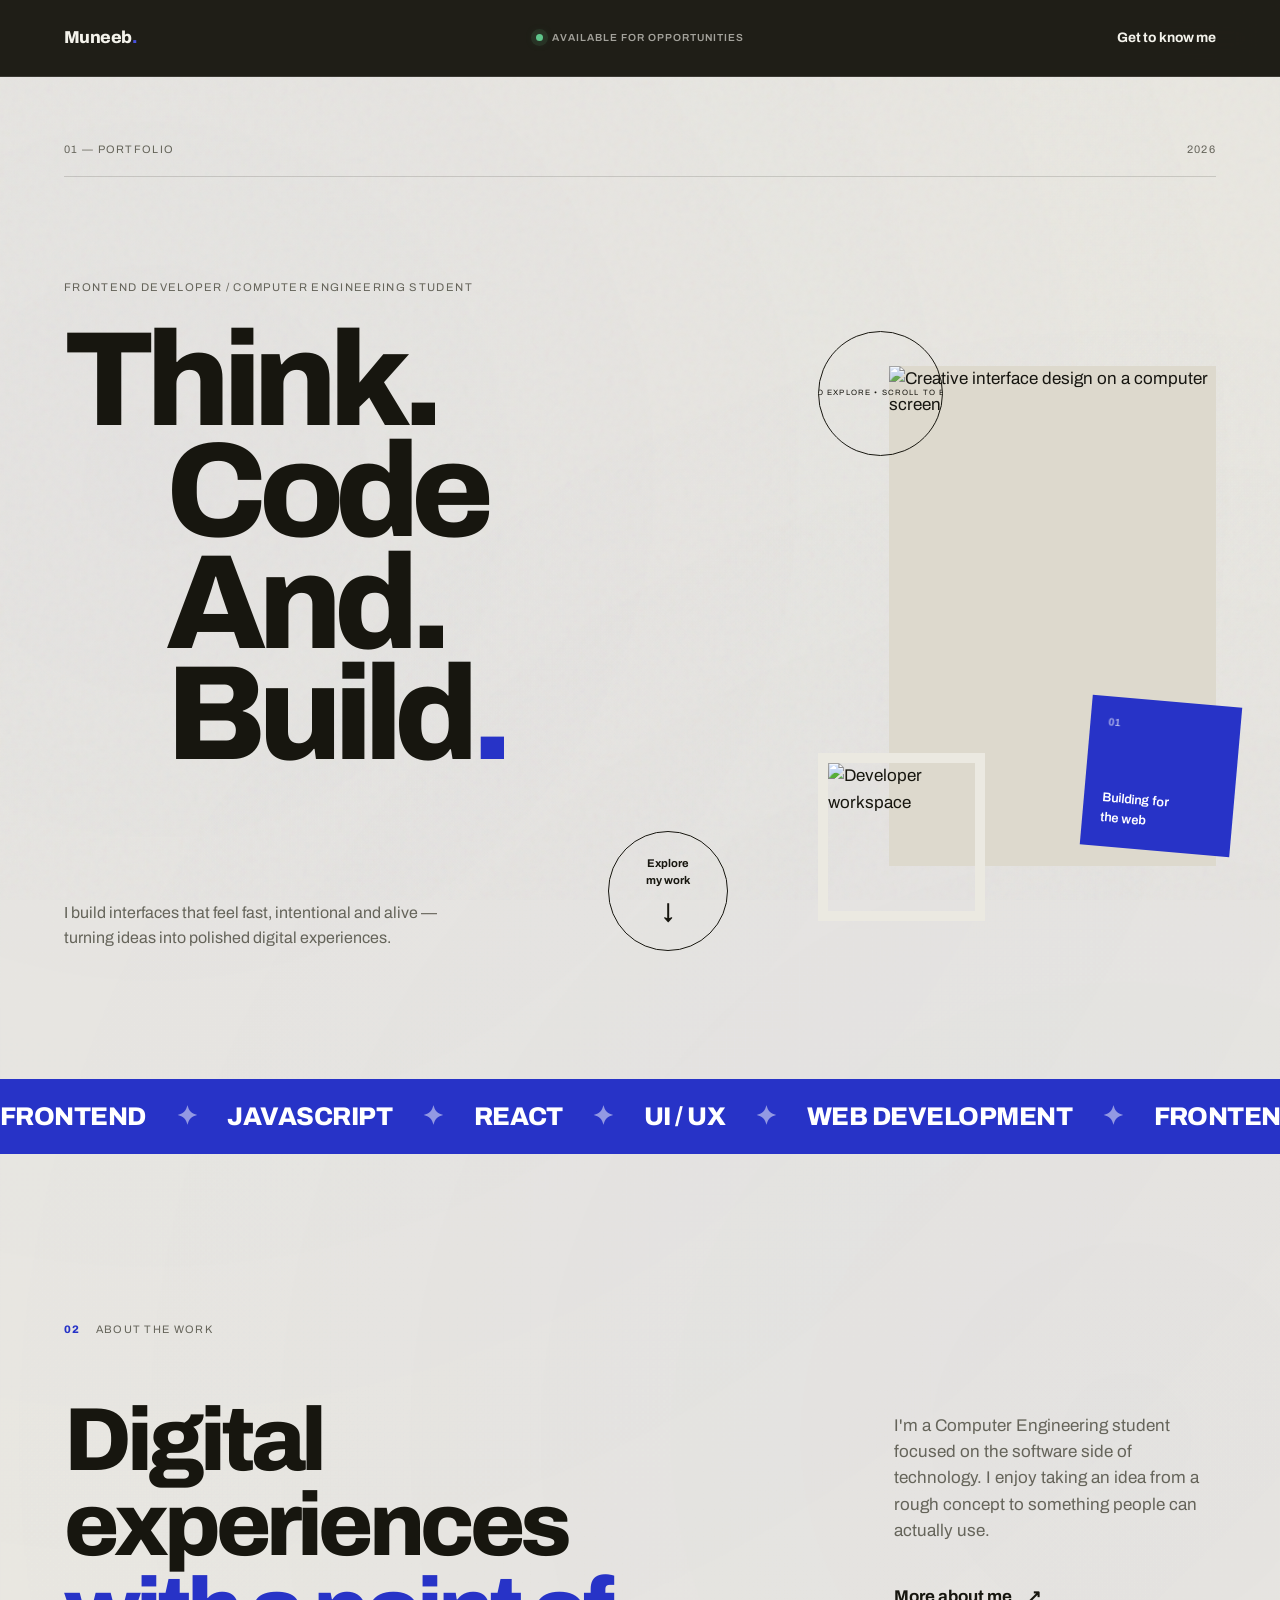
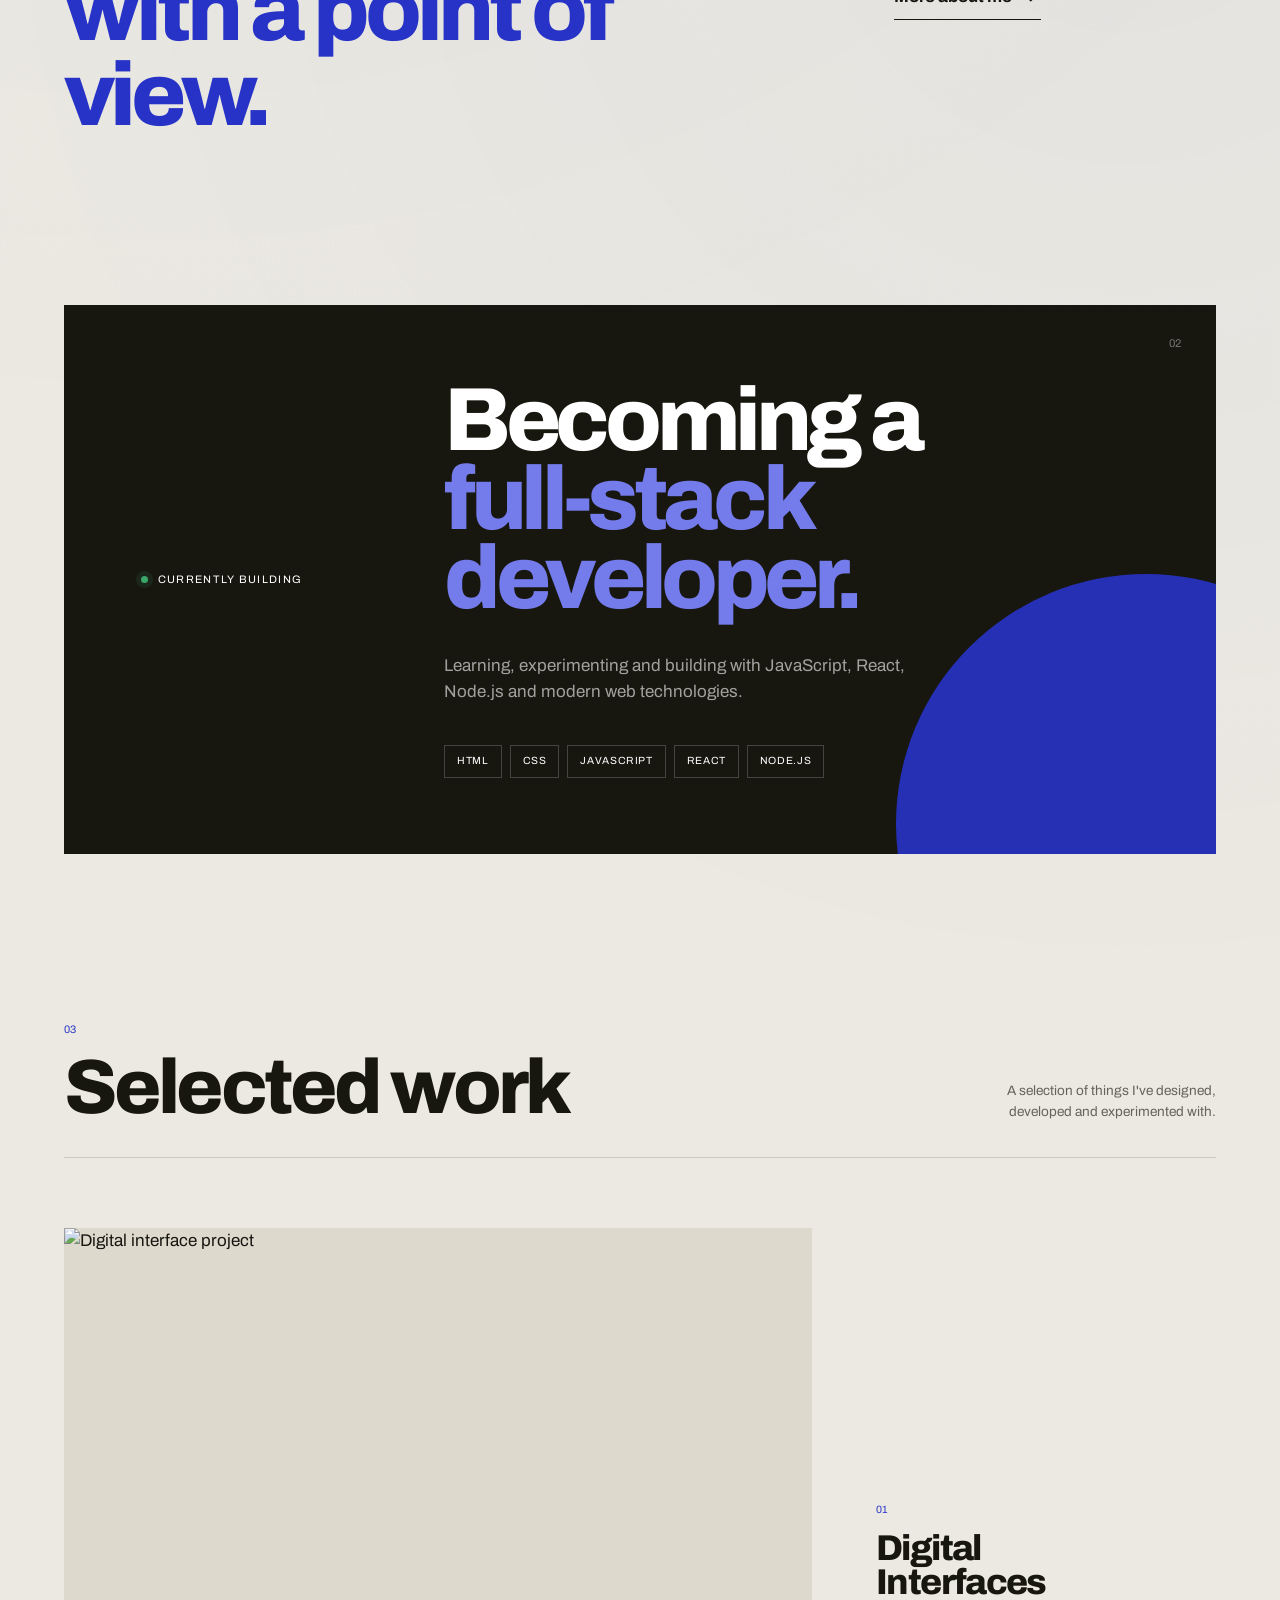
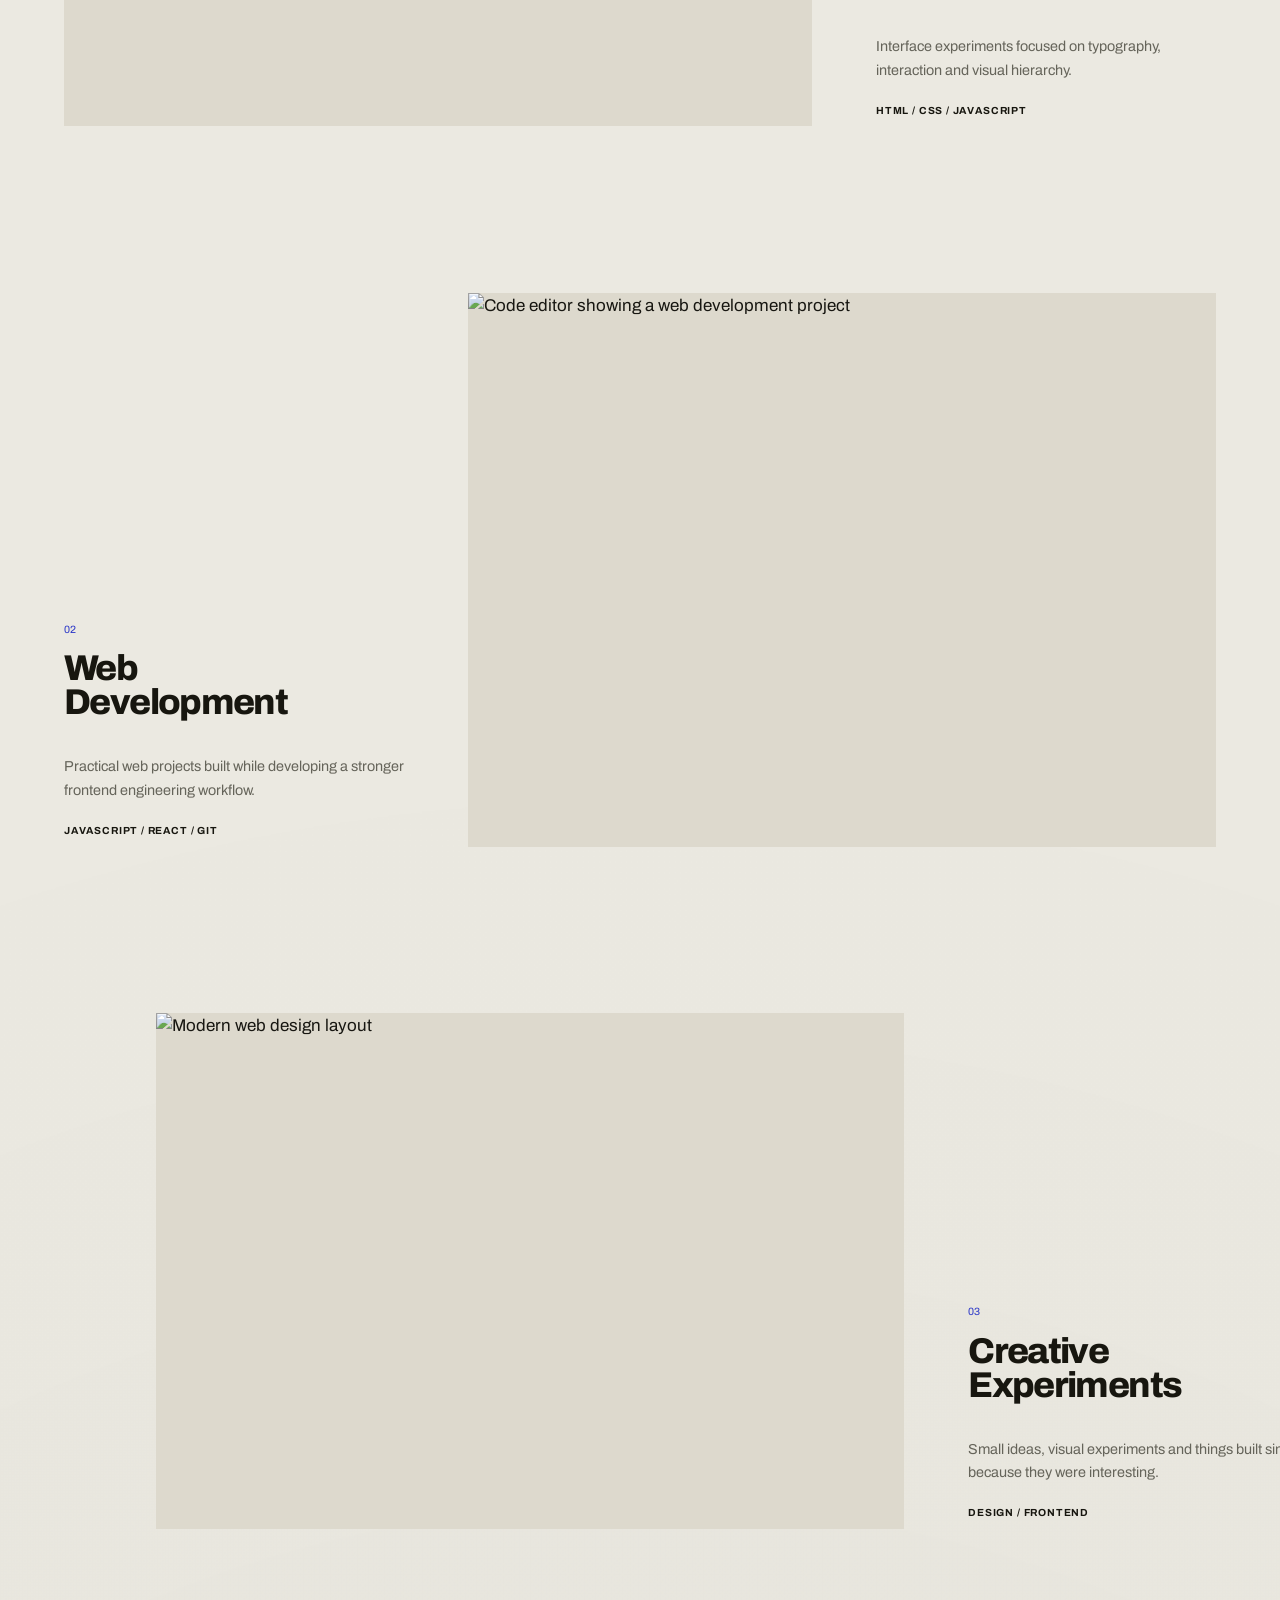
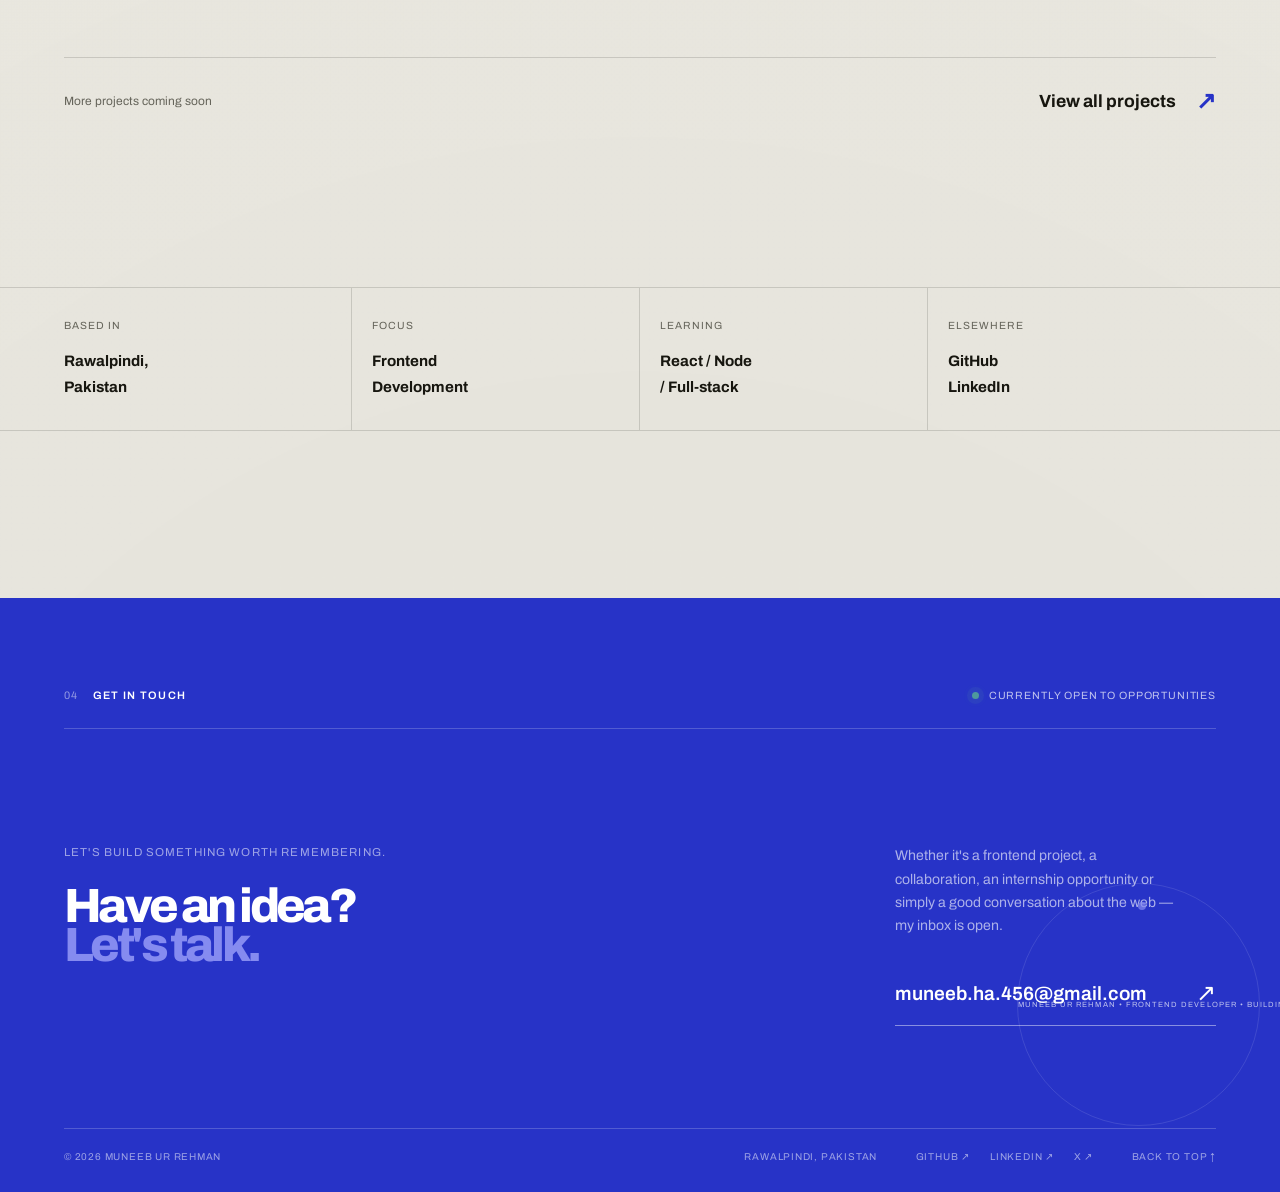
==== commit a7888a83: "new changes" ====
--- a/index.html
+++ b/index.html
@@ -187,7 +187,7 @@
           </span>
 
           <span class="hero-line hero-line-indent reveal">
-            Code. Build.<span class="hero-dot">.</span>
+            Code And.  Build<span class="hero-dot">.</span>
           </span>
 
         </h1>
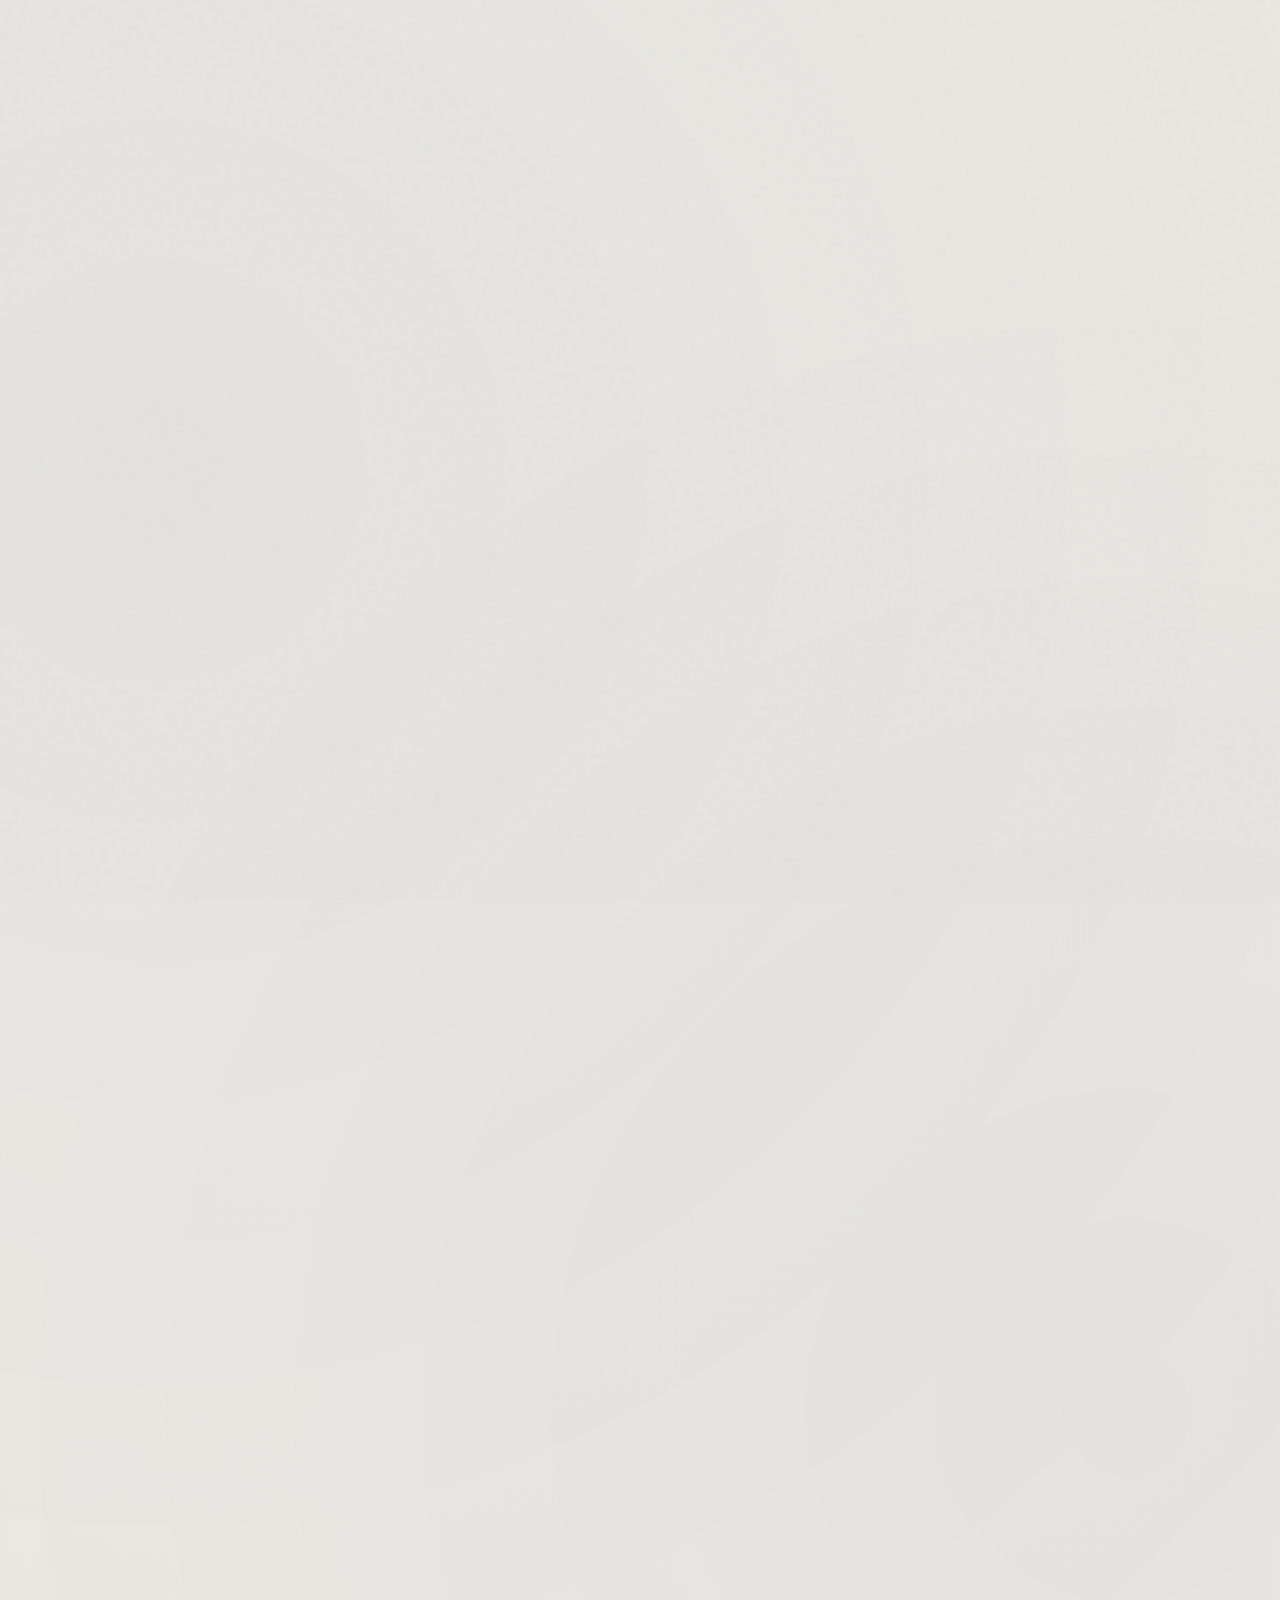
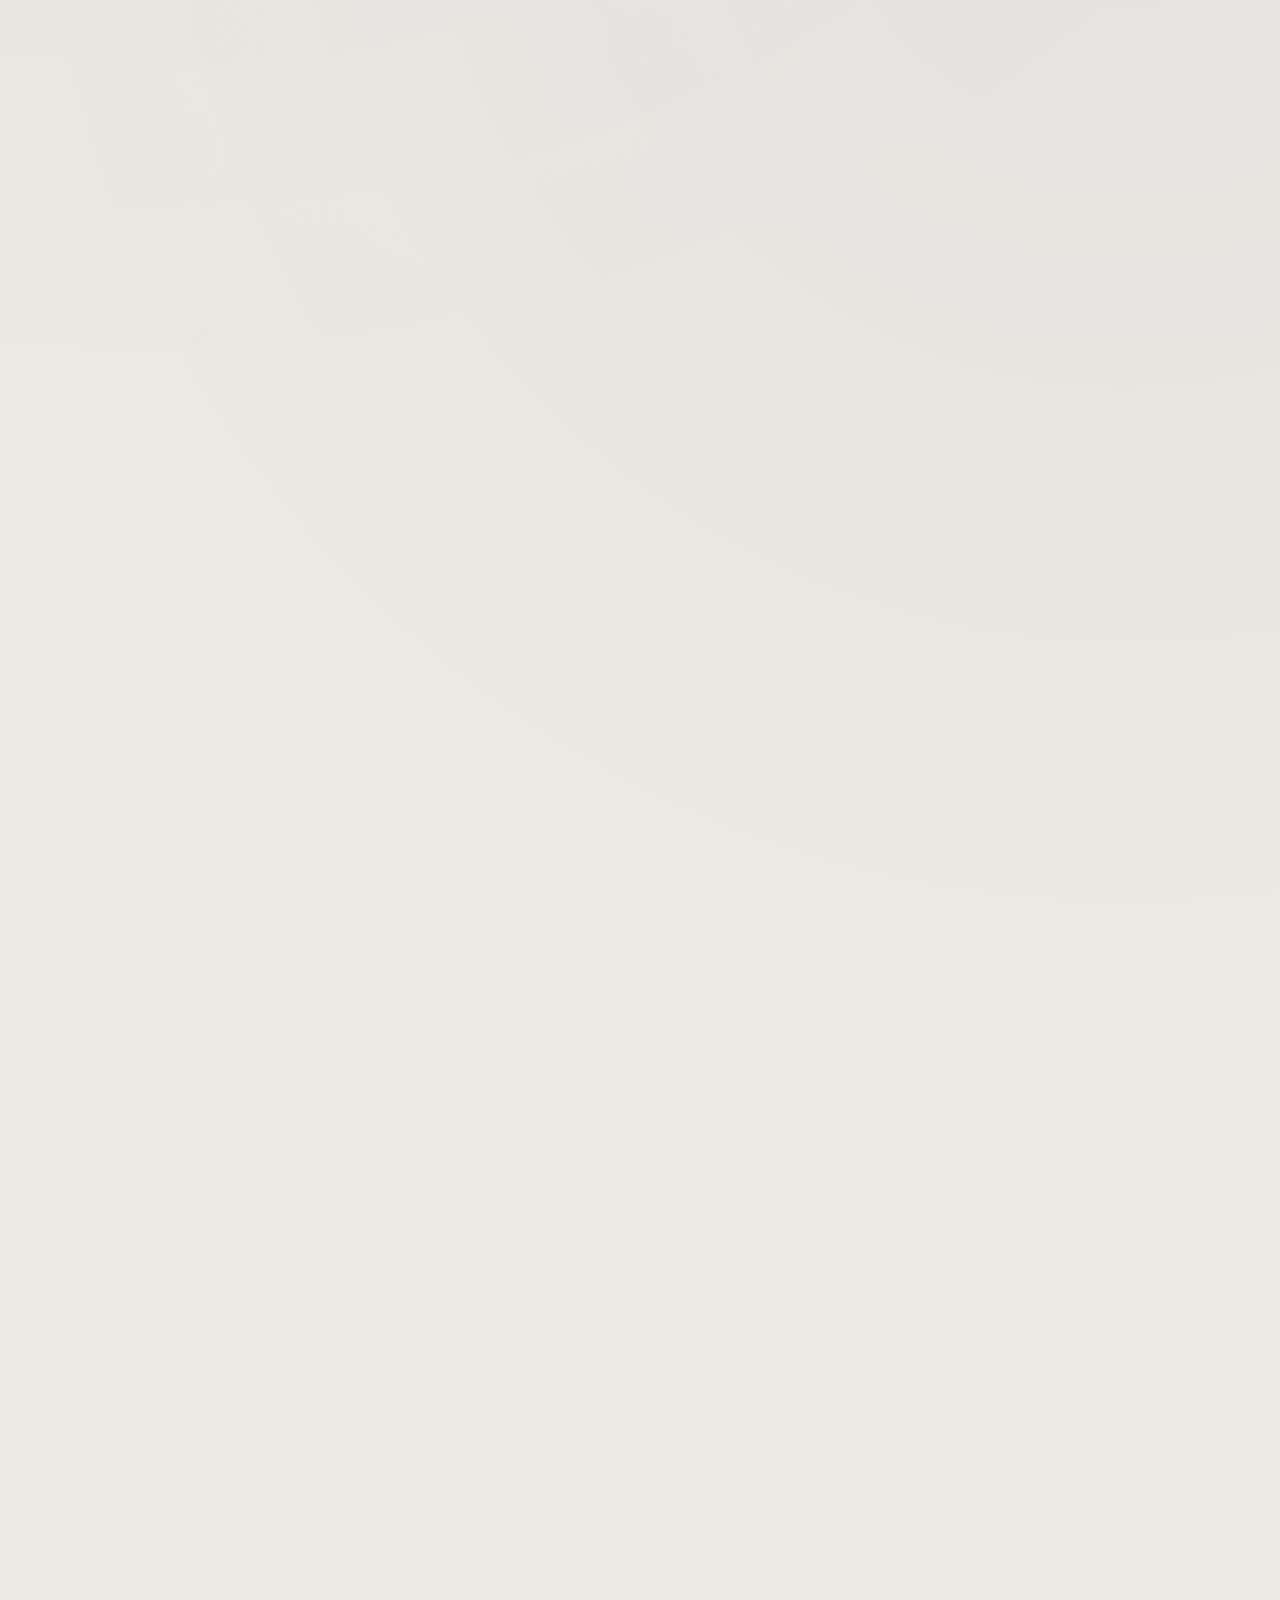
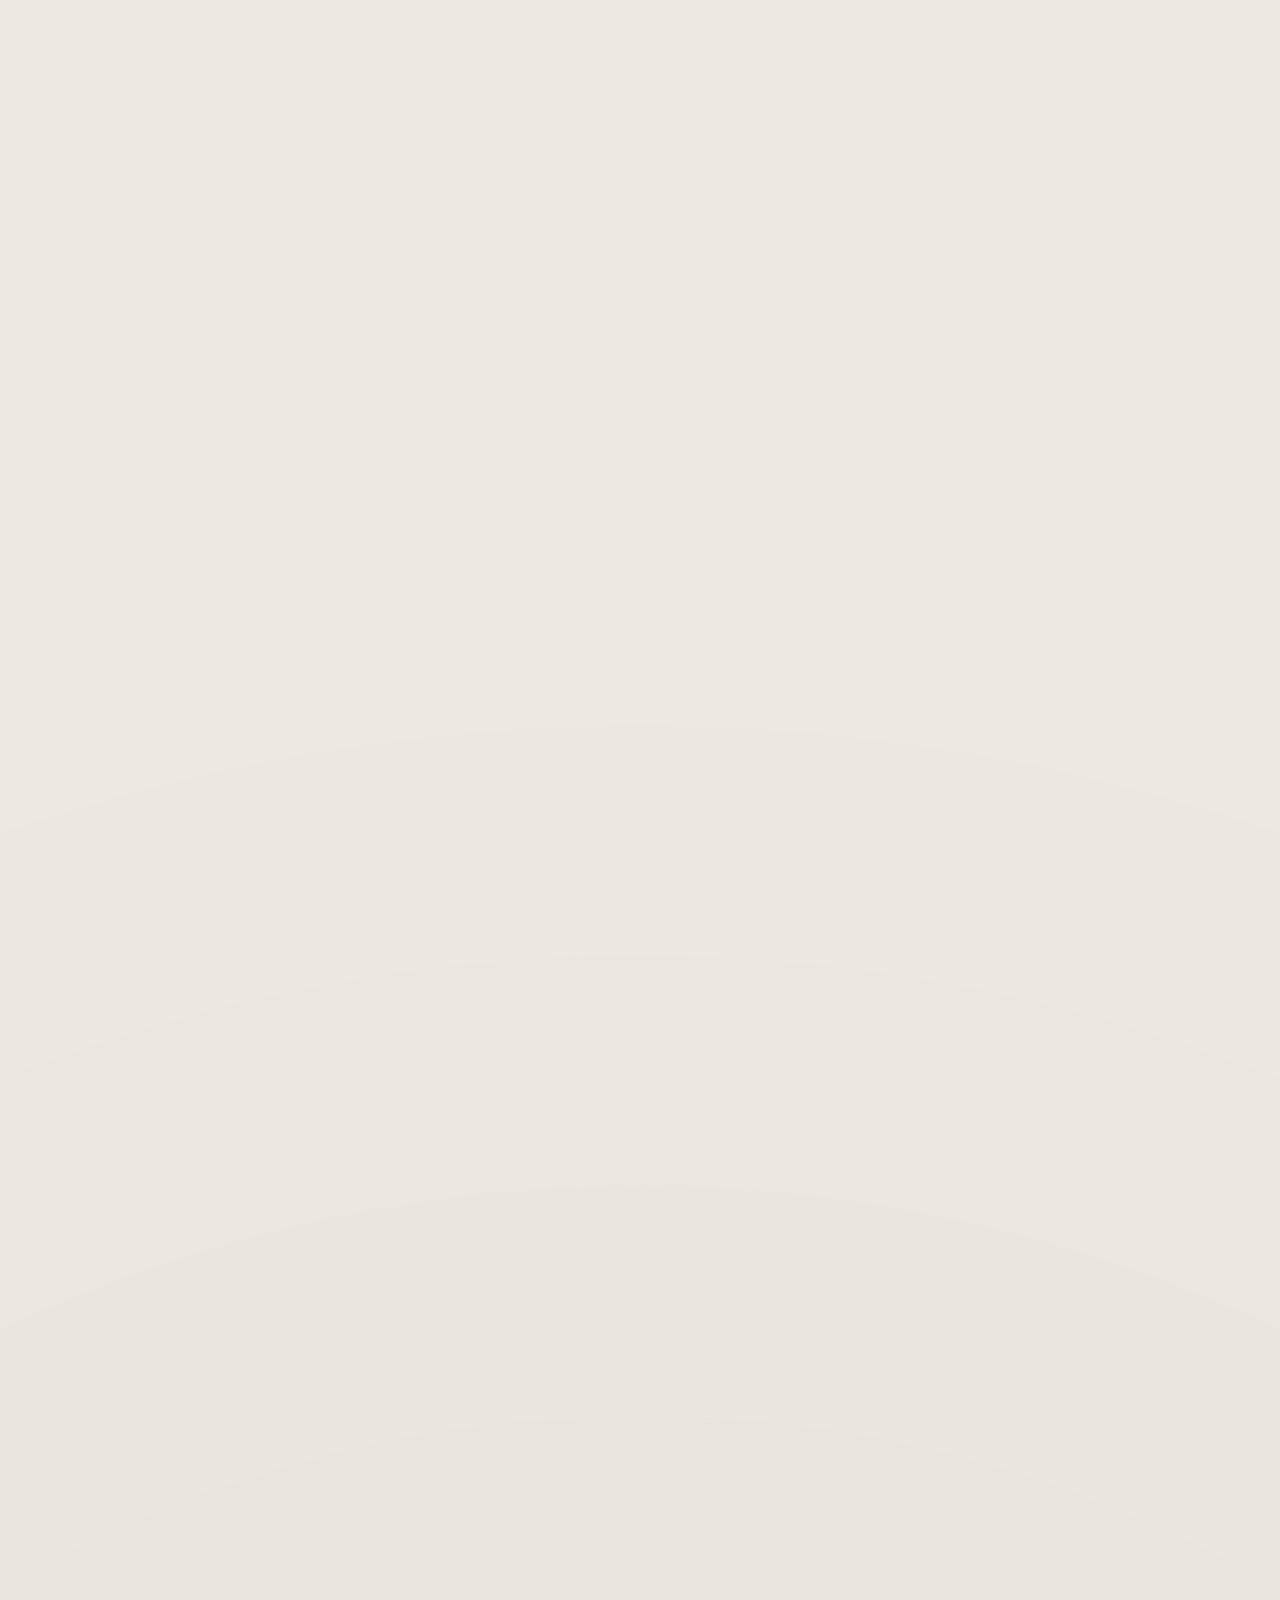
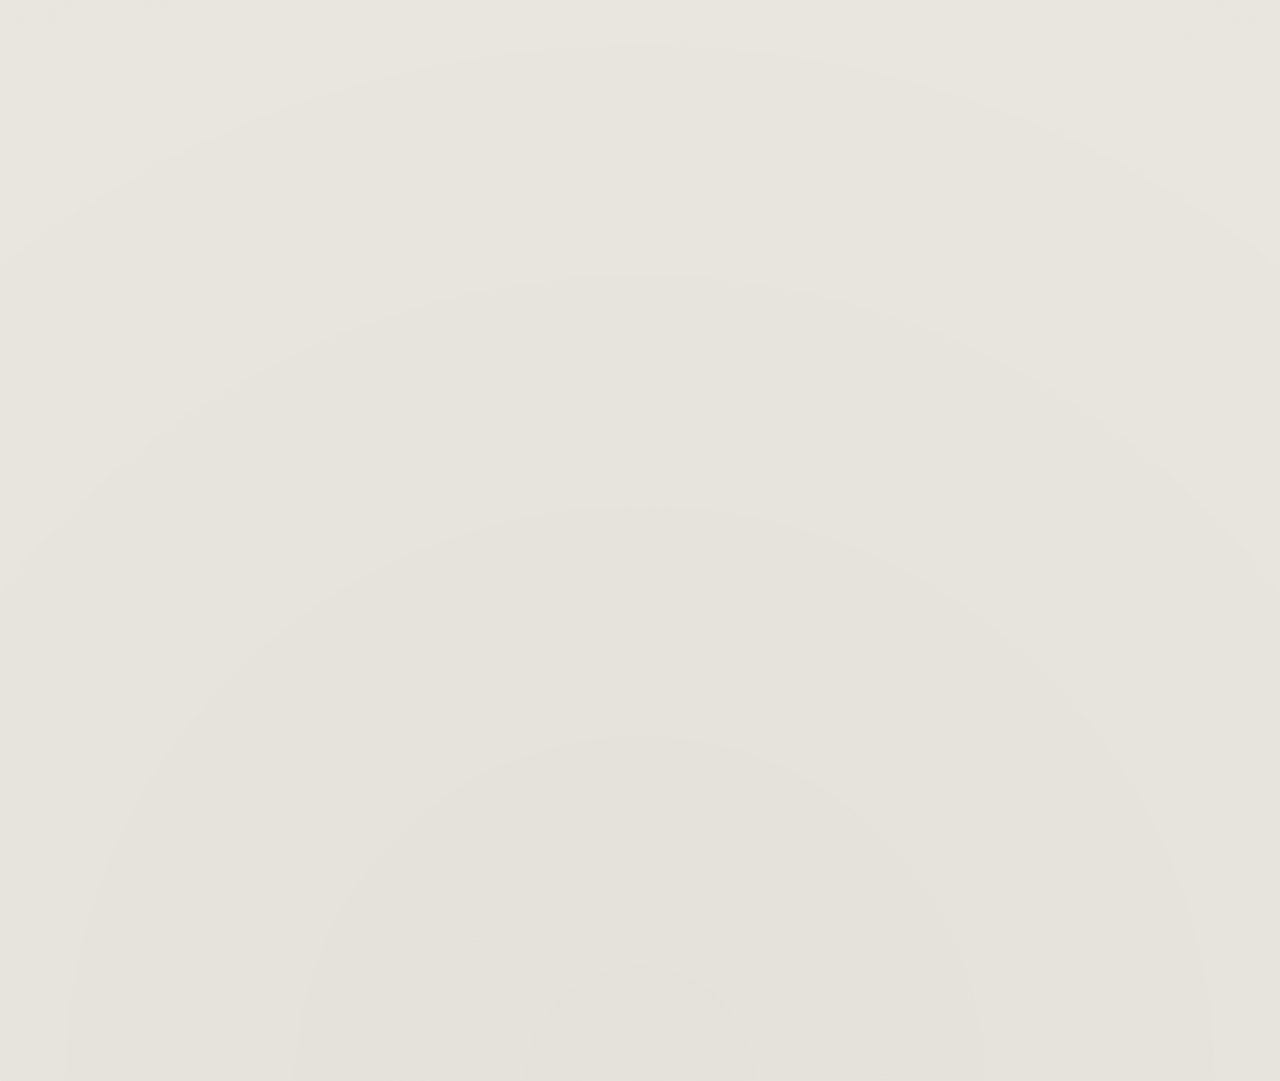
==== commit d5cd8f98: "new changes" ====
--- a/index.html
+++ b/index.html
@@ -180,18 +180,21 @@
           Frontend Developer / Computer Engineering Student
         </p>
 
-        <h1 class="hero-title">
-
-          <span class="hero-line reveal">
-            Think.
-          </span>
-
-          <span class="hero-line hero-line-indent reveal">
-            Code And.  Build<span class="hero-dot">.</span>
-          </span>
-
-        </h1>
-
+       <h1 class="hero-title">
+
+       <span class="hero-line reveal">
+            Think<span class="hero-dot">.</span>
+      </span>
+
+      <span class="hero-line hero-line-indent reveal">
+            Code<span class="hero-dot">.</span>
+      </span>
+
+      <span class="hero-line reveal">
+          Build<span class="hero-dot">.</span>
+        </span>
+
+</h1>
 
         <div class="hero-bottom reveal">
 
